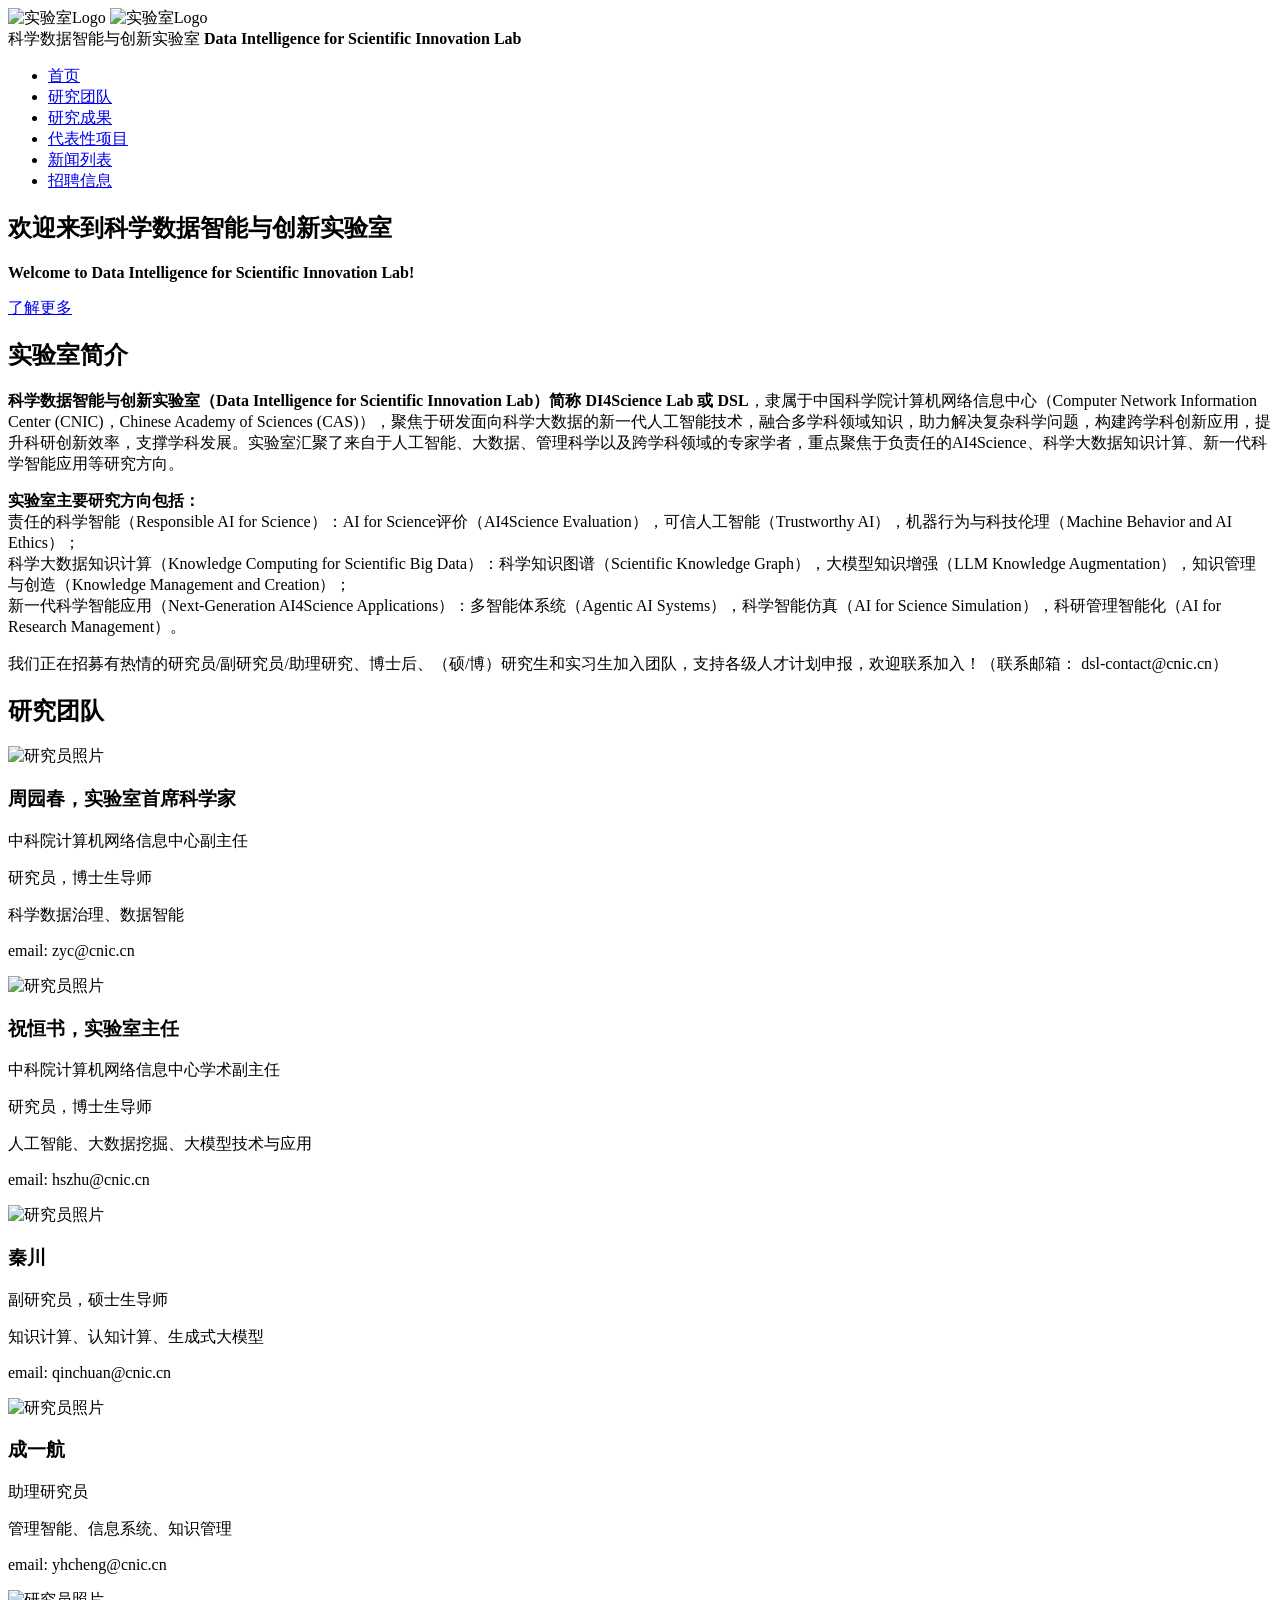
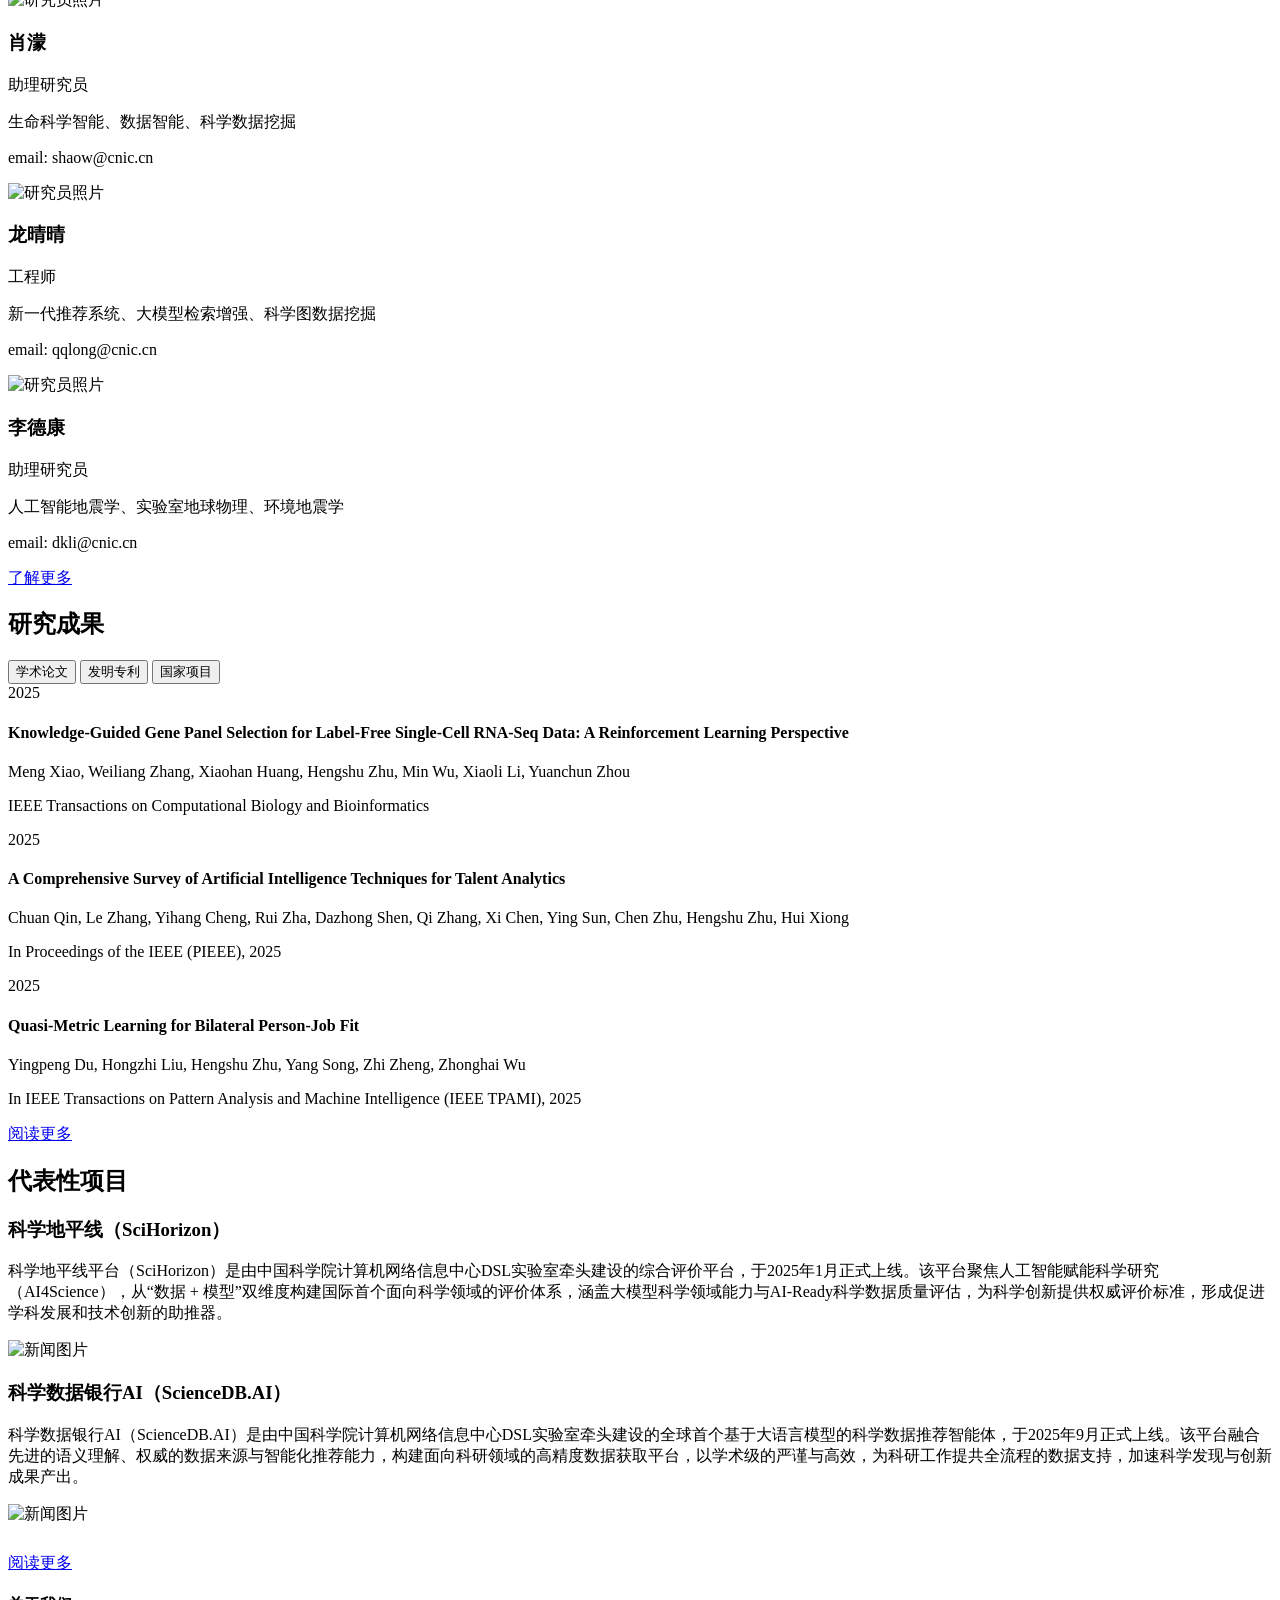
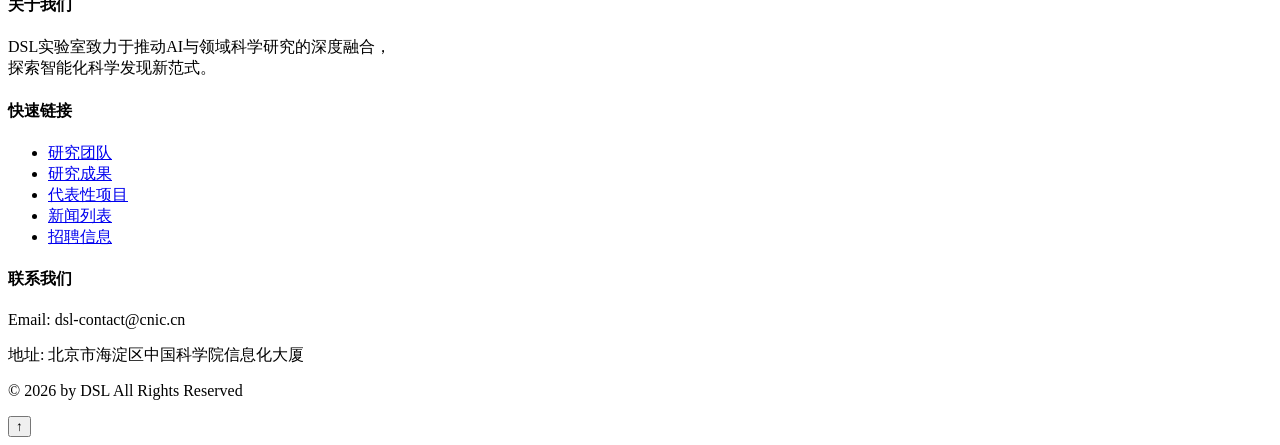
==== index.html @ 4eb35449 "Add files via upload" ====
<!DOCTYPE html>
<html lang="zh-CN">
<head>
    <meta charset="UTF-8">
    <meta name="viewport" content="width=device-width, initial-scale=1.0">
    <title>科学数据智能与创新实验室 - 首页</title>
    <link rel="stylesheet" href="styles.css">
</head>
<body>
    <!-- 导航栏 -->
    <nav class="navbar">
        <div class="container">
            <div class="nav-brand">
                <img src="CAS.jpg" alt="实验室Logo" class="logo1">
                <img src="CNIC.png" alt="实验室Logo" class="logo">
                <div class="lab-text">
                    <span class="lab-name">科学数据智能与创新实验室</span>
                    <span class="lab-name-en"><strong>Data Intelligence for Scientific Innovation Lab</strong></span>
                </div>
            </div>
            <ul class="nav-menu">
                <li><a href="#home" class="active">首页</a></li>
                <!-- <li><a href="#research">研究方向</a></li> -->
                <li><a href="team.html">研究团队</a></li>
                <li><a href="achievements.html">研究成果</a></li>
                <li><a href="projects.html">代表性项目</a></li>
                <li><a href="news.html">新闻列表</a></li>
                <li><a href="jobs.html">招聘信息</a></li>
            </ul>
            <div class="nav-toggle">
                <span></span>
                <span></span>
                <span></span>
            </div>
        </div>
    </nav>

    <!-- 横幅轮播 -->
    <section class="hero-section" id="home">
        <div class="hero-slider">
            <!-- <div class="hero-slide active"> -->
                <!-- <div class="hero-overlay"></div>
                <div class="hero-content">
                    <h1 class="hero-title animate-fade-in">探索科学数据智能前沿</h1>
                    <p class="hero-subtitle animate-fade-in-delay">致力于推动人工智能与科学研究的深度融合</p>
                    <a href="#research" class="hero-btn animate-fade-in-delay-2">了解更多</a>
                </div> -->
            <!-- </div> -->
            <div class="hero-slide active">
                <div class="hero-overlay"></div>
                <div class="hero-content">
                    <h1 class="hero-title">欢迎来到科学数据智能与创新实验室</h1>

                    <!-- <h1 class="hero-subtitle">Welcome to Data Intelligence for Scientific Innovation Lab!</h1><br> -->
                    <p class="hero-subtitle"><strong>Welcome to Data Intelligence for Scientific Innovation Lab!</strong></p>
                    <a href="#team" class="hero-btn">了解更多</a>
                </div>
            </div>
            <!-- <div class="hero-slide">
                <div class="hero-overlay"></div>
                <div class="hero-content">
                    <h1 class="hero-title">开创数据驱动科研新范式</h1>
                    <p class="hero-subtitle">赋能科学研究的智能化转型</p>
                    <a href="achievements.html" class="hero-btn">研究成果</a>
                </div>
            </div> -->
        </div>
        <!-- <div class="slider-controls">
            <button class="slider-prev">‹</button>
            <button class="slider-next">›</button>
        </div>
        <div class="slider-indicators">
            <span class="indicator active"></span>
            <span class="indicator"></span>
            <span class="indicator"></span>
        </div> -->
    </section>

    <!-- 实验室简介 -->
    <section class="intro-section" id="intro">
        <div class="container">
            <div class="section-header">
                <h2 class="section-title">实验室简介</h2>
                <div class="title-underline"></div>
            </div>
            <div class="intro-content">
                <div class="intro-text">
                    <p class="intro-justify">
                        <strong>科学数据智能与创新实验室（Data Intelligence for Scientific Innovation Lab）简称 DI4Science Lab 或 DSL</strong>，隶属于中国科学院计算机网络信息中心（Computer Network Information Center (CNIC)，Chinese Academy of Sciences (CAS)），聚焦于研发面向科学大数据的新一代人工智能技术，融合多学科领域知识，助力解决复杂科学问题，构建跨学科创新应用，提升科研创新效率，支撑学科发展。实验室汇聚了来自于人工智能、大数据、管理科学以及跨学科领域的专家学者，重点聚焦于负责任的AI4Science、科学大数据知识计算、新一代科学智能应用等研究方向。
                    </p>
                    
                    <p class="intro-justify">
                        <strong>实验室主要研究方向包括：</strong><br>
                        <span class="hang-item">
                            <span class="dot"></span>
                            责任的科学智能（Responsible AI for Science）：AI for Science评价（AI4Science Evaluation），可信人工智能（Trustworthy AI），机器行为与科技伦理（Machine Behavior and AI Ethics）；
                        </span><br>

                        <span class="hang-item">
                            <span class="dot"></span>
                        科学大数据知识计算（Knowledge Computing for Scientific Big Data）：科学知识图谱（Scientific Knowledge Graph），大模型知识增强（LLM Knowledge Augmentation），知识管理与创造（Knowledge Management and Creation）；
                        </span><br>

                        <span class="hang-item">
                            <span class="dot"></span>
                        新一代科学智能应用（Next-Generation AI4Science Applications）：多智能体系统（Agentic AI Systems），科学智能仿真（AI for Science Simulation），科研管理智能化（AI for Research Management）。
                        </span><br>

                    <p class="intro-lead">
                        我们正在招募有热情的研究员/副研究员/助理研究、博士后、（硕/博）研究生和实习生加入团队，支持各级人才计划申报，欢迎联系加入！（联系邮箱： dsl-contact@cnic.cn）

                    </p>
                    <!-- <div class="intro-stats">
                        <div class="stat-item">
                            <h3 class="stat-number" data-target="50">0</h3>
                            <p class="stat-label">研究人员</p>
                        </div>
                        <div class="stat-item">
                            <h3 class="stat-number" data-target="120">0</h3>
                            <p class="stat-label">发表论文</p>
                        </div>
                        <div class="stat-item">
                            <h3 class="stat-number" data-target="30">0</h3>
                            <p class="stat-label">合作项目</p>
                        </div>
                        <div class="stat-item">
                            <h3 class="stat-number" data-target="15">0</h3>
                            <p class="stat-label">专利技术</p>
                        </div>
                    </div> -->
                </div>
            </div>
        </div>
    </section>

    <!-- 研究方向 -->
    <!-- <section class="research-section" id="research">
        <div class="container">
            <div class="section-header">
                <h2 class="section-title">研究方向</h2>
                <div class="title-underline"></div>
                <p class="section-subtitle">专注于人工智能赋能科学研究的前沿领域</p>
            </div>
            <div class="research-grid">
                <div class="research-card">
                    <div class="card-icon">🤖</div>
                    <h3 class="card-title">大模型智能体</h3>
                    <p class="card-description">
                        研究环境感知交互的大模型智能体自进化方法，开发具备自主学习、推理和决策能力的AI系统，
                        实现智能体在复杂科研环境中的自适应与协同工作。
                    </p>
                    <ul class="card-points">
                        <li>智能体架构设计</li>
                        <li>多模态感知与理解</li>
                        <li>自主学习与进化</li>
                        <li>人机协同机制</li>
                    </ul>
                </div>
                <div class="research-card">
                    <div class="card-icon">🔬</div>
                    <h3 class="card-title">自动化科学发现</h3>
                    <p class="card-description">
                        利用AI技术实现科学假设生成、实验设计、数据分析的全流程自动化，
                        加速科学发现过程，探索AI驱动的开放式科学研究新范式。
                    </p>
                    <ul class="card-points">
                        <li>假设生成与验证</li>
                        <li>智能实验设计</li>
                        <li>自动化数据分析</li>
                        <li>科学知识提取</li>
                    </ul>
                </div>
                <div class="research-card">
                    <div class="card-icon">🧠</div>
                    <h3 class="card-title">科学知识图谱</h3>
                    <p class="card-description">
                        构建大规模跨领域科学知识图谱，实现科学知识的结构化表示、智能检索与推理，
                        支持科研人员快速获取和综合利用海量科学知识。
                    </p>
                    <ul class="card-points">
                        <li>知识抽取与融合</li>
                        <li>跨域知识推理</li>
                        <li>知识演化追踪</li>
                        <li>智能知识问答</li>
                    </ul>
                </div>
                <div class="research-card">
                    <div class="card-icon">📊</div>
                    <h3 class="card-title">科学数据智能</h3>
                    <p class="card-description">
                        开发先进的科学数据分析、挖掘与可视化技术，从海量科研数据中发现隐藏模式，
                        为科学研究提供数据驱动的洞察与支持。
                    </p>
                    <ul class="card-points">
                        <li>大规模数据处理</li>
                        <li>智能数据挖掘</li>
                        <li>模式识别与预测</li>
                        <li>交互式可视化</li>
                    </ul>
                </div>
                <div class="research-card">
                    <div class="card-icon">💡</div>
                    <h3 class="card-title">智能科研助手</h3>
                    <p class="card-description">
                        研发面向科研全流程的智能助手系统，包括文献智能检索、自动综述生成、
                        实验方案推荐等功能，全方位提升科研效率。
                    </p>
                    <ul class="card-points">
                        <li>智能文献分析</li>
                        <li>自动论文撰写</li>
                        <li>实验方案优化</li>
                        <li>智能协作平台</li>
                    </ul>
                </div>
                <div class="research-card">
                    <div class="card-icon">🌐</div>
                    <h3 class="card-title">跨学科AI应用</h3>
                    <p class="card-description">
                        将AI技术应用于物理、化学、生物、材料等多个学科领域，
                        探索AI赋能各学科研究的创新模式和突破性应用。
                    </p>
                    <ul class="card-points">
                        <li>AI+物理研究</li>
                        <li>AI+化学合成</li>
                        <li>AI+生物医药</li>
                        <li>AI+材料设计</li>
                    </ul>
                </div>
            </div>
        </div>
    </section> -->

    <!-- 团队介绍 -->
    <section class="team-section" id="team">
        <div class="container">
            <div class="section-header">
                <h2 class="section-title">研究团队</h2>
                <div class="title-underline"></div>
                <!-- <p class="section-subtitle">汇聚国内外顶尖科研人才</p> -->
            </div>
            <div class="team-grid">
                <div class="team-member">
                    <div class="member-photo">
                        <img src="team/Mentor/yuanchunzhou.jpg" alt="研究员照片">
                    </div>
                    <h3 class="member-name">周园春，实验室首席科学家</h3>
                    <p class="member-title">中科院计算机网络信息中心副主任</p>
                    <p class="member-bio">研究员，博士生导师</p>
                    <p class="member-bio">科学数据治理、数据智能</p>
                    <p class="member-bio">email: zyc@cnic.cn</p>
                </div>
                <div class="team-member">
                    <div class="member-photo">
                        <img src="team/Mentor/hengshuzhu.jpg" alt="研究员照片">
                    </div>
                    <h3 class="member-name">祝恒书，实验室主任</h3>
                    <p class="member-title">中科院计算机网络信息中心学术副主任</p>
                    <p class="member-bio">研究员，博士生导师</p>
                    <p class="member-bio">人工智能、大数据挖掘、大模型技术与应用</p>
                    <p class="member-bio">email: hszhu@cnic.cn</p>
                </div>
                <!-- <div class="team-member">
                    <div class="member-photo">
                        <img src="avatar3.jpg" alt="研究员照片">
                    </div>
                    <h3 class="member-name">王博士</h3>
                    <p class="member-title">高级研究员 / 数据智能方向</p>
                    <p class="member-bio">机器学习与数据挖掘专家</p>
                </div> -->
                <div class="team-member">
                    <div class="member-photo">
                        <img src="team/Mentor/chuanqin.jpg" alt="研究员照片">
                    </div>
                    <h3 class="member-one">秦川</h3>
                    <!-- <p class="member-title">研究员 / 科学发现方向</p> -->
                    <p class="member-bio">副研究员，硕士生导师</p>
                    <p class="member-bio">知识计算、认知计算、生成式大模型</p>
                    <p class="member-bio">email: qinchuan@cnic.cn</p>
                </div>
                <div class="team-member">
                    <div class="member-photo">
                        <img src="team/Mentor/yihangcheng.jpg" alt="研究员照片">
                    </div>
                    <h3 class="member-one">成一航</h3>
                    <!-- <p class="member-title">研究员 / 科学发现方向</p> -->
                    <p class="member-bio">助理研究员</p>
                    <p class="member-bio">管理智能、信息系统、知识管理</p>
                    <p class="member-bio">email: yhcheng@cnic.cn</p>
                </div>
                <div class="team-member">
                    <div class="member-photo">
                        <img src="team/Mentor/mengxiao.jpeg" alt="研究员照片">
                    </div>
                    <h3 class="member-one">肖濛</h3>
                    <!-- <p class="member-title">研究员 / 科学发现方向</p> -->
                    <p class="member-bio">助理研究员</p>
                    <p class="member-bio">生命科学智能、数据智能、科学数据挖掘</p>
                    <p class="member-bio">email: shaow@cnic.cn</p>
                </div>
                <div class="team-member">
                    <div class="member-photo">
                        <img src="team/Mentor/qingqinglong.jpg" alt="研究员照片">
                    </div>
                    <h3 class="member-one">龙晴晴</h3>
                    <!-- <p class="member-title">研究员 / 科学发现方向</p> -->
                    <p class="member-bio">工程师</p>
                    <p class="member-bio">新一代推荐系统、大模型检索增强、科学图数据挖掘</p>
                    <p class="member-bio">email: qqlong@cnic.cn</p>
                </div>
                <div class="team-member">
                    <div class="member-photo">
                        <img src="team/Mentor/dekangli.jpg" alt="研究员照片">
                    </div>
                    <h3 class="member-one">李德康</h3>
                    <!-- <p class="member-title">研究员 / 科学发现方向</p> -->
                    <p class="member-bio">助理研究员</p>
                    <p class="member-bio">人工智能地震学、实验室地球物理、环境地震学</p>
                    <p class="member-bio">email: dkli@cnic.cn</p>
                </div>
                <!-- <div class="team-member">
                    <div class="member-photo">
                        <img src="avatar3.jpg" alt="研究员照片">
                    </div>
                    <h3 class="member-one">徐锴</h3>
                    <!-- <p class="member-title">研究员 / 科学发现方向</p> -->
                    <!-- <p class="member-bio">助理研究员</p>
                    <p class="member-bio">项目管理方向</p>
                    <p class="member-bio">email: kxu@cnic.cn</p>
                </div> --> 
                <div class="team-section">
                    <a href="team.html"
                    class="hero-btn1">
                    了解更多
                    </a>
                </div>
            </div>
        </div>
    </section>

    <!-- 研究成果 -->
    <section class="achievements-section" id="achievements">
        <div class="container">
            <div class="section-header">
                <h2 class="section-title">研究成果</h2>
                <div class="title-underline"></div>
            </div>
            <div class="achievements-tabs">
                <button class="tab-btn active" data-tab="papers">学术论文</button>
                <button class="tab-btn" data-tab="patents">发明专利</button>
                <button class="tab-btn" data-tab="projects">国家项目</button>
            </div>
            <div class="achievements-content">
                <div class="tab-content active" id="papers">
                    <div class="achievement-list">
                        <div class="achievement-item">
                            <div class="achievement-year">2025</div>
                            <div class="achievement-details">
                                <h4>Knowledge-Guided Gene Panel Selection for Label-Free Single-Cell RNA-Seq Data: A Reinforcement Learning Perspective </h4>
                                <p class="achievement-authors">Meng Xiao, Weiliang Zhang, Xiaohan Huang, Hengshu Zhu, Min Wu, Xiaoli Li, Yuanchun Zhou</p>
                                <p class="achievement-venue">IEEE Transactions on Computational Biology and Bioinformatics</p>
                                <!-- <span class="achievement-tag">AI for Science</span> -->
                            </div>
                        </div>
                        <div class="achievement-item">
                            <div class="achievement-year">2025</div>
                            <div class="achievement-details">
                                <h4>A Comprehensive Survey of Artificial Intelligence Techniques for Talent Analytics</h4>
                                <p class="achievement-authors">Chuan Qin, Le Zhang, Yihang Cheng, Rui Zha, Dazhong Shen, Qi Zhang, Xi Chen, Ying Sun, Chen Zhu, Hengshu Zhu, Hui Xiong</p>
                                <p class="achievement-venue">In Proceedings of the IEEE (PIEEE), 2025</p>
                                <!-- <span class="achievement-tag">智能体</span> -->
                            </div>
                        </div>
                        <div class="achievement-item">
                            <div class="achievement-year">2025</div>
                            <div class="achievement-details">
                                <h4>Quasi-Metric Learning for Bilateral Person-Job Fit</h4>
                                <p class="achievement-authors">Yingpeng Du, Hongzhi Liu, Hengshu Zhu, Yang Song, Zhi Zheng, Zhonghai Wu</p>
                                <p class="achievement-venue">In IEEE Transactions on Pattern Analysis and Machine Intelligence (IEEE TPAMI), 2025</p>
                                <!-- <span class="achievement-tag">综述论文</span> -->
                            </div>
                        </div>
                        <!-- <a href="#achievements" class="hero-btn">阅读更多</a>
                          -->
                        <div class="achievements-more">
                            <a href="achievements.html"
                            class="hero-btn1">
                            阅读更多
                            </a>
                        </div>
                    </div>
                </div>
                <div class="tab-content" id="patents">
                    <div class="achievement-list">
                        <!-- <div class="achievement-item">
                            <div class="achievement-year">2025</div>
                            <div class="achievement-details">
                                <h4>基于大模型的科学假设自动生成系统</h4>
                                <p class="achievement-authors">发明专利 (ZL202510001234.5)</p>
                                <span class="achievement-tag">已授权</span>
                            </div>
                        </div> -->
                        <!-- <div class="achievement-item">
                            <div class="achievement-year">2025</div>
                            <div class="achievement-details">
                                <h4>多模态科学数据智能分析平台</h4>
                                <p class="achievement-authors">发明专利 (ZL202510002345.6)</p>
                                <span class="achievement-tag">已授权</span>
                            </div>
                        </div>
                        <div class="achievement-item">
                            <div class="achievement-year">2024</div>
                            <div class="achievement-details">
                                <h4>科学知识图谱自动构建与推理方法</h4>
                                <p class="achievement-authors">发明专利 (ZL202410003456.7)</p>
                                <span class="achievement-tag">已授权</span>
                            </div>
                        </div> -->
                    </div>
                </div>
                <div class="tab-content" id="projects">
                    <div class="achievement-list">
                        <!-- <div class="achievement-item">
                            <div class="achievement-year">2025-2029</div>
                            <div class="achievement-details">
                                <h4>面向科学发现的智能体系统研究</h4>
                                <p class="achievement-authors">国家重点研发计划项目</p>
                                <p class="achievement-venue">项目经费：3000万元</p>
                                <span class="achievement-tag">在研</span>
                            </div>
                        </div>
                        <div class="achievement-item">
                            <div class="achievement-year">2024-2028</div>
                            <div class="achievement-details">
                                <h4>跨学科科学知识图谱构建与应用</h4>
                                <p class="achievement-authors">国家自然科学基金重大项目</p>
                                <p class="achievement-venue">项目经费：2000万元</p>
                                <span class="achievement-tag">在研</span>
                            </div>
                        </div> -->
                    </div>
                </div>
            </div>
        </div>
    </section>

    <!-- 新闻动态 -->
    <section class="news-section" id="news">
        <div class="container">
            <div class="section-header">
                <h2 class="section-title">代表性项目</h2>
                <div class="title-underline"></div>
            </div>
            <div class="news-grid">
                <div class="news-card">
                    <div class="news-image">
                        <!-- <img src="SciHorizon.png" alt="新闻图片"> -->
                        <!-- <div class="news-date">2025-08</div> -->
                    </div>
                    <div class="news-content">
                        <h3 class="news-title">
                            <a href="https://www.scihorizon.cn" target="_blank" rel="noopener noreferrer" style="text-decoration: none;color: var(--secondary-color);">科学地平线（SciHorizon）</a>
                        </h3>
                        <!-- <h3 class="news-title">科学地平线（SciHorizon）</h3> -->
                        <p class="news-excerpt">
                            科学地平线平台（SciHorizon）是由中国科学院计算机网络信息中心DSL实验室牵头建设的综合评价平台，于2025年1月正式上线。该平台聚焦人工智能赋能科学研究（AI4Science），从“数据 + 模型”双维度构建国际首个面向科学领域的评价体系，涵盖大模型科学领域能力与AI-Ready科学数据质量评估，为科学创新提供权威评价标准，形成促进学科发展和技术创新的助推器。
                        </p>
                        <img src="SciHorizon1.png" alt="新闻图片" class="news-img1">
                        <!-- <a href="#" class="news-link">阅读更多 →</a> -->
                    </div>
                </div>
                <div class="news-card">
                    <div class="news-image">
                        <!-- <img src="ScienceDBAI.png" alt="新闻图片"> -->
                        <!-- <div class="news-date">2025-05</div> -->
                    </div>
                    <div class="news-content">
                        <h3 class="news-title">
                            <a href="https://www.scidb.cn" target="_blank" rel="noopener noreferrer" style="text-decoration: none;color: var(--secondary-color);">科学数据银行AI（ScienceDB.AI）</a>
                        </h3>

                        <!-- <h3 class="news-title">科学数据银行AI（ScienceDB.AI）</h3> -->
                        <p class="news-excerpt">
                            科学数据银行AI（ScienceDB.AI）是由中国科学院计算机网络信息中心DSL实验室牵头建设的全球首个基于大语言模型的科学数据推荐智能体，于2025年9月正式上线。该平台融合先进的语义理解、权威的数据来源与智能化推荐能力，构建面向科研领域的高精度数据获取平台，以学术级的严谨与高效，为科研工作提共全流程的数据支持，加速科学发现与创新成果产出。
                        </p>
                        <img src="ScienceDBAI1.png" alt="新闻图片" class="news-img2">
                        <!-- <a href="#" class="news-link">阅读更多 →</a> -->
                    </div>
                </div>
            </div>
            <div class="achievements-more" style="margin-top: 28px;">
                <a href="projects.html"
                class="hero-btn1">
                阅读更多
                </a>
            </div>
        </div>
    </section>

    <!-- 合作交流 -->
    

    <!-- 页脚 -->
    <footer class="footer">
        <div class="container">
            <div class="footer-content">
                <div class="footer-section">
                    <h4>关于我们</h4>
                    <p>DSL实验室致力于推动AI与领域科学研究的深度融合，<br>探索智能化科学发现新范式。</p>
                </div>
                <div class="footer-section"> 
                    <h4>快速链接</h4>
                    <ul>
                        <li><a href="team.html">研究团队</a></li>
                        <li><a href="achievements.html">研究成果</a></li>
                        <li><a href="projects.html">代表性项目</a></li>
                        <li><a href="news.html">新闻列表</a></li>
                        <li><a href="jobs.html">招聘信息</a></li>
                    </ul>
                </div>
                <div class="footer-section">
                    <h4>联系我们</h4>
                    <p>Email: dsl-contact@cnic.cn</p>
                    <!-- <p>📞 电话: +86-010-12345678</p> -->
                    <p>地址: 北京市海淀区中国科学院信息化大厦</p>
                </div>
                <!-- <div class="footer-section">
                    <h4>关注我们</h4>
                    <div class="social-links">
                        <a href="#" class="social-icon">微信</a>
                        <a href="#" class="social-icon">微博</a>
                        <a href="#" class="social-icon">Twitter</a>
                        <a href="#" class="social-icon">GitHub</a>
                    </div>
                </div> -->
            </div>
            <div class="footer-bottom">
                <p>&copy; 2026 by DSL All Rights Reserved</p>
            </div>
        </div>
    </footer>

    <!-- 回到顶部按钮 -->
    <button class="back-to-top" id="backToTop" aria-label="回到顶部" title="回到顶部">↑</button>

    <script src="script.js"></script>
</body>
</html>
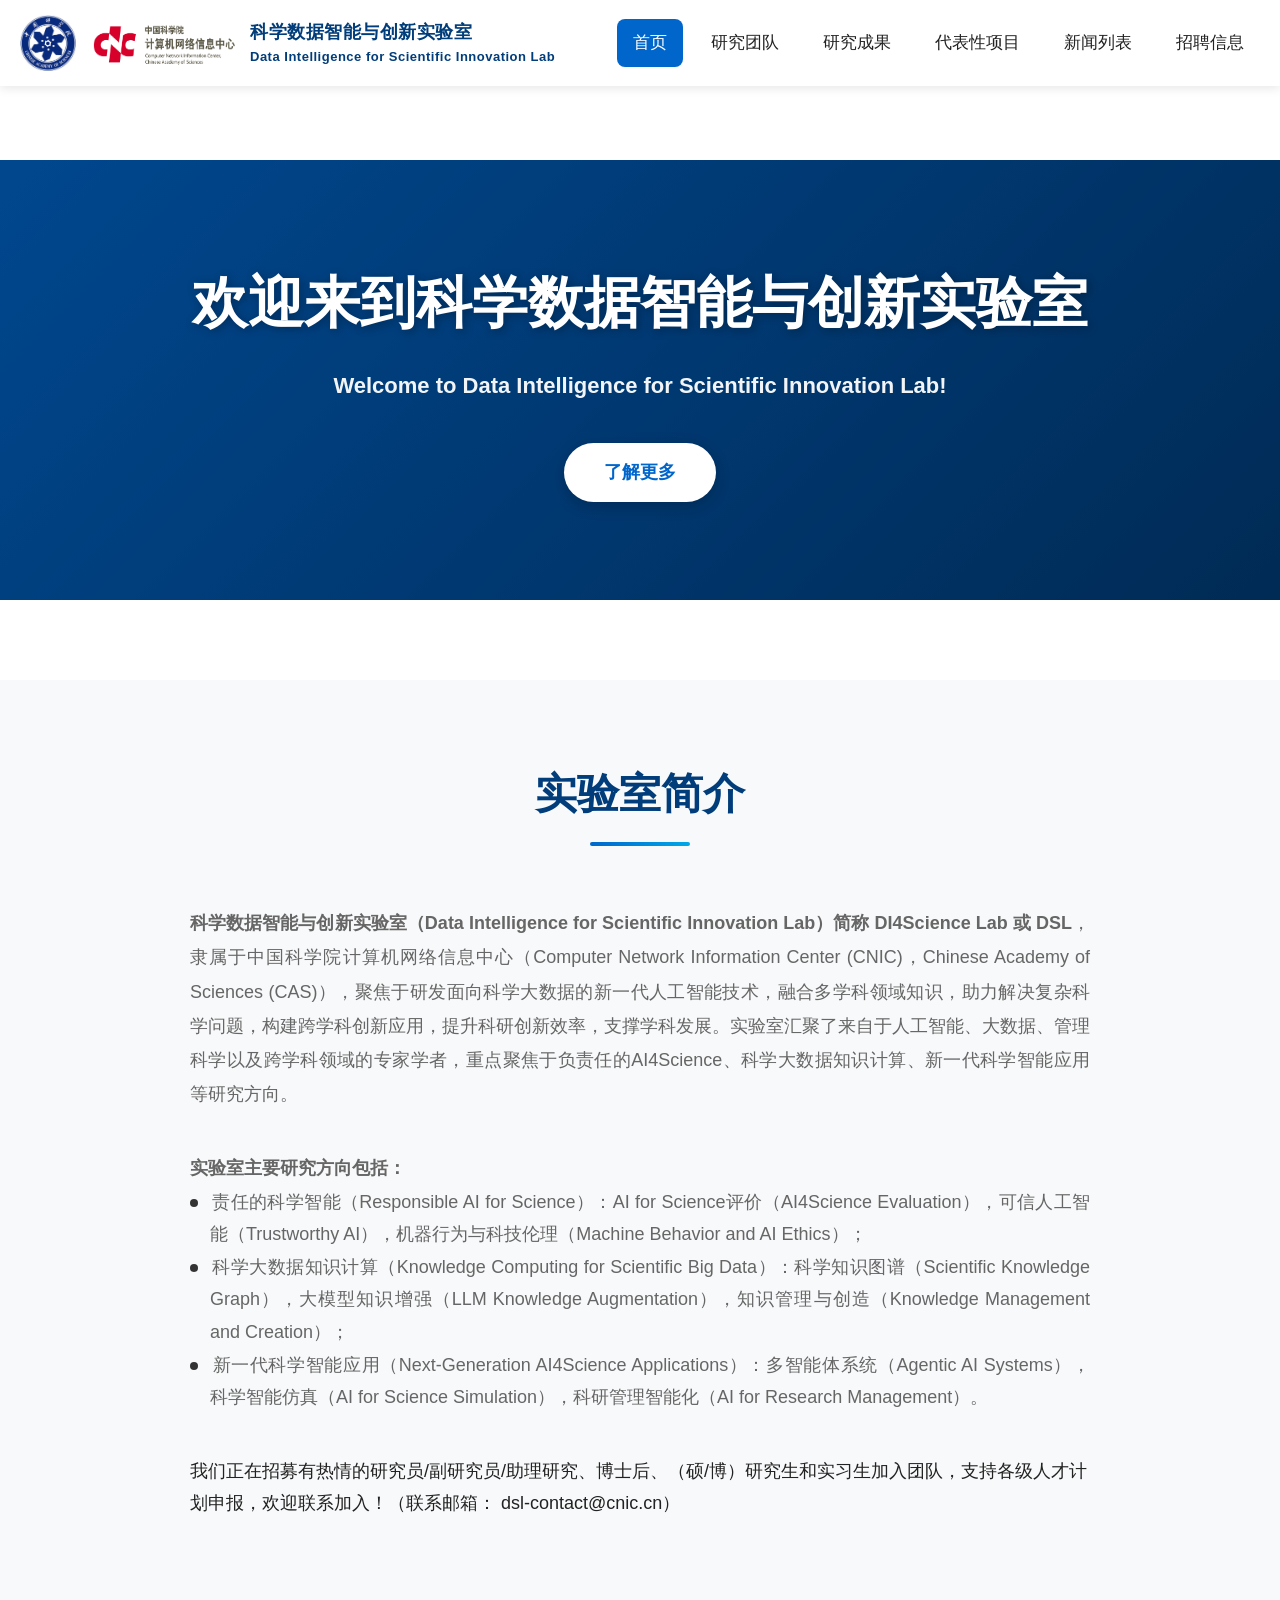
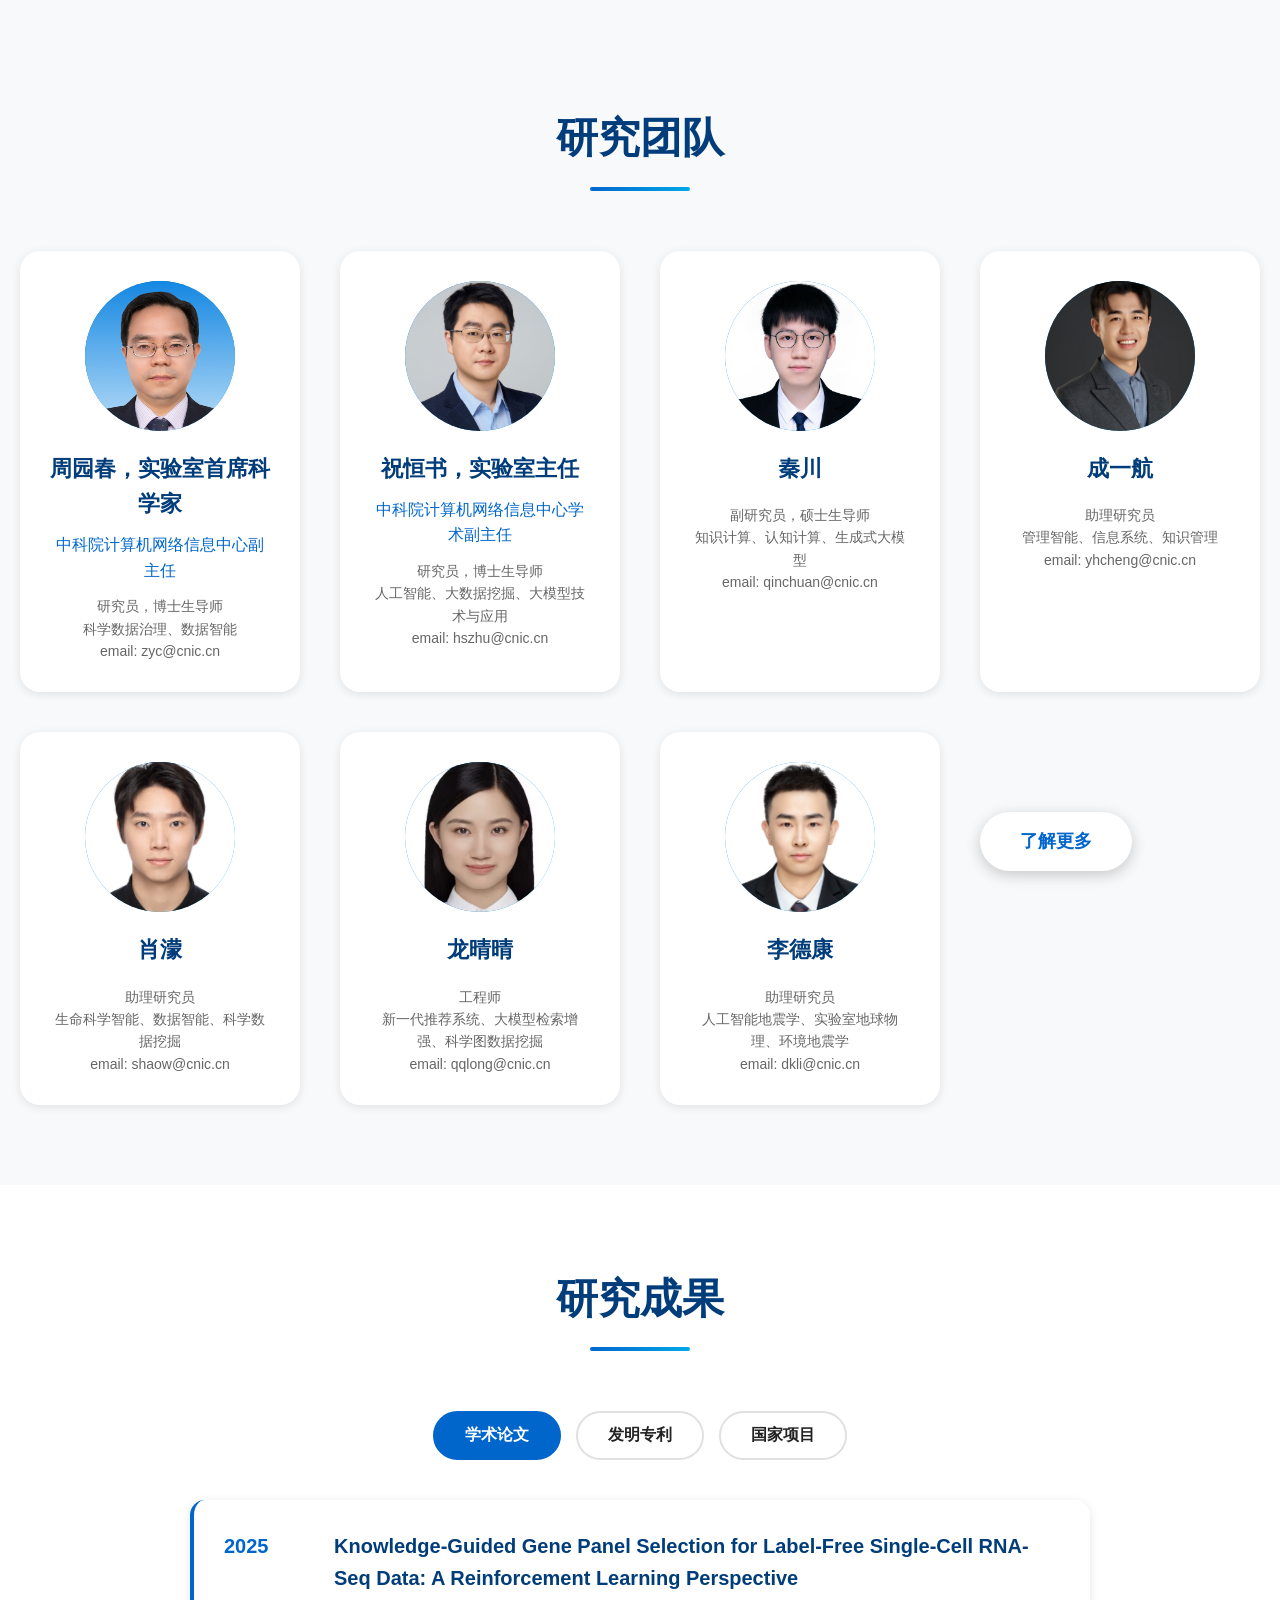
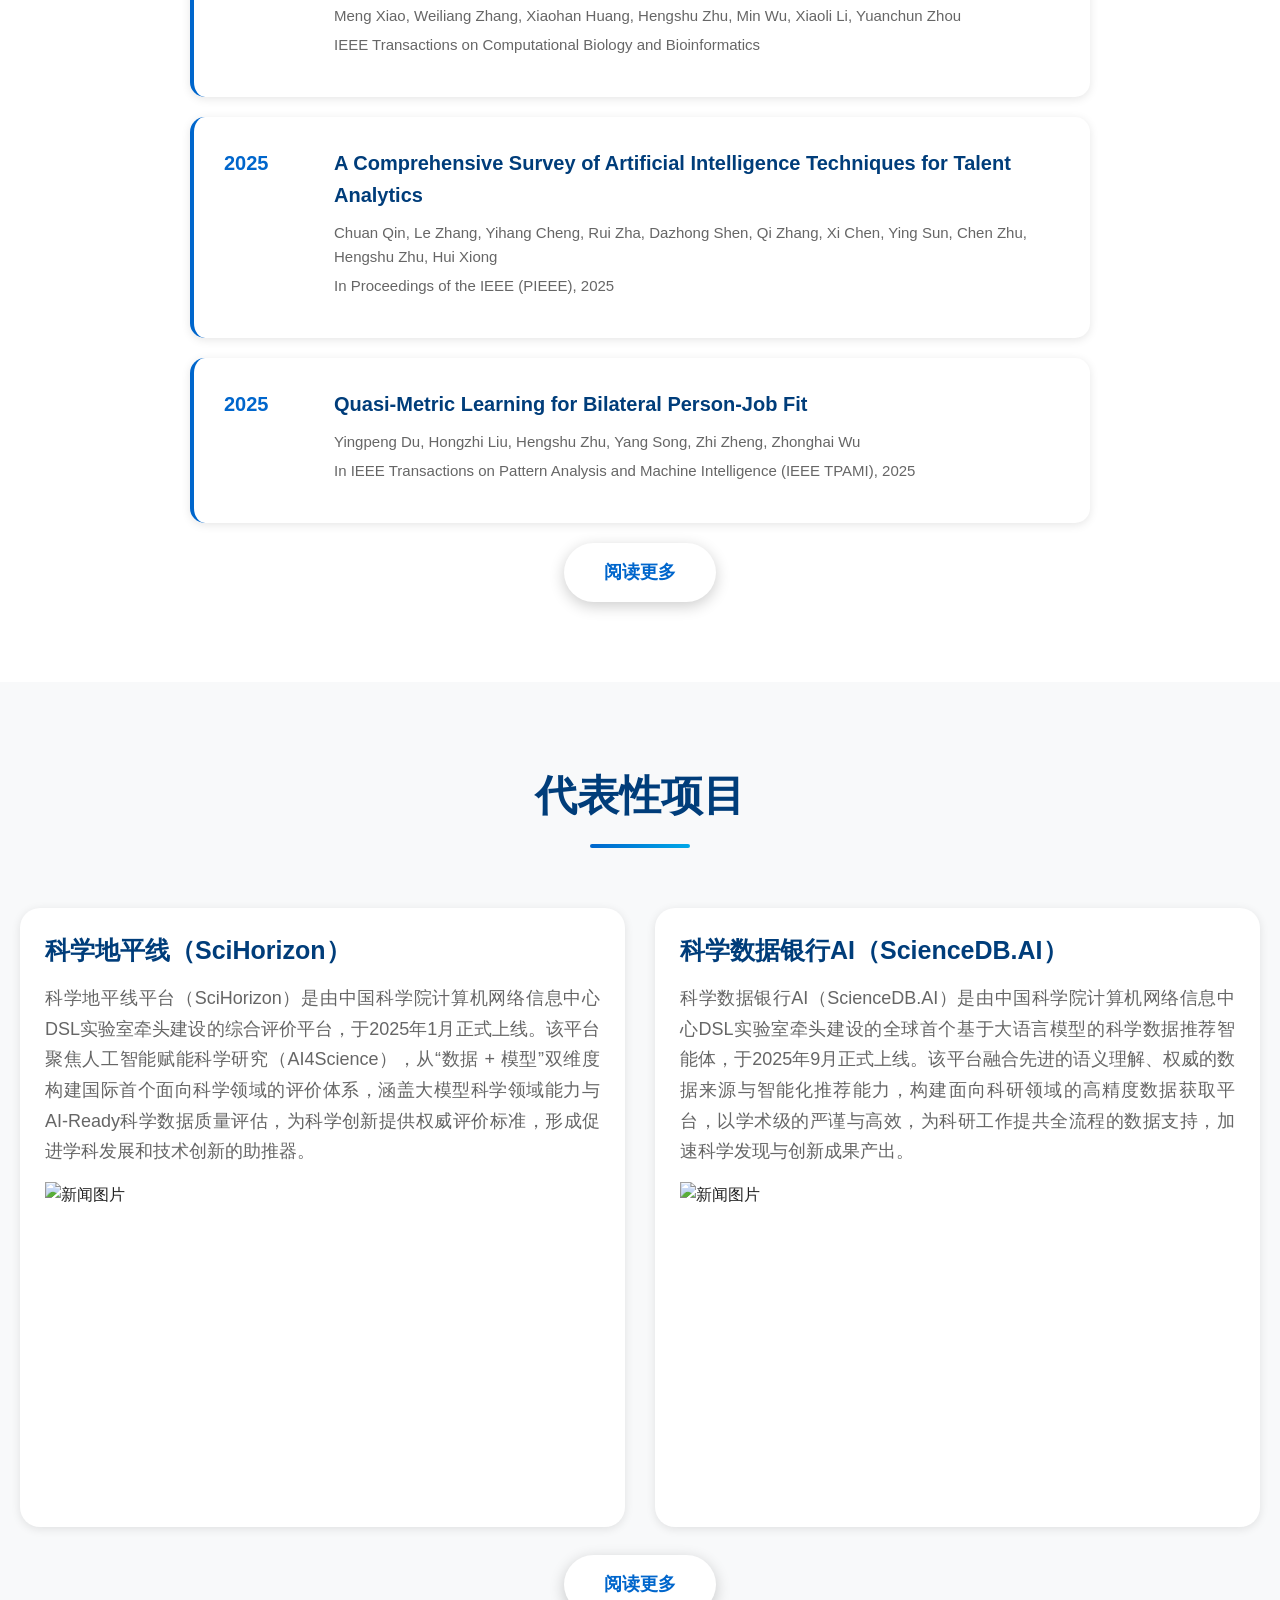
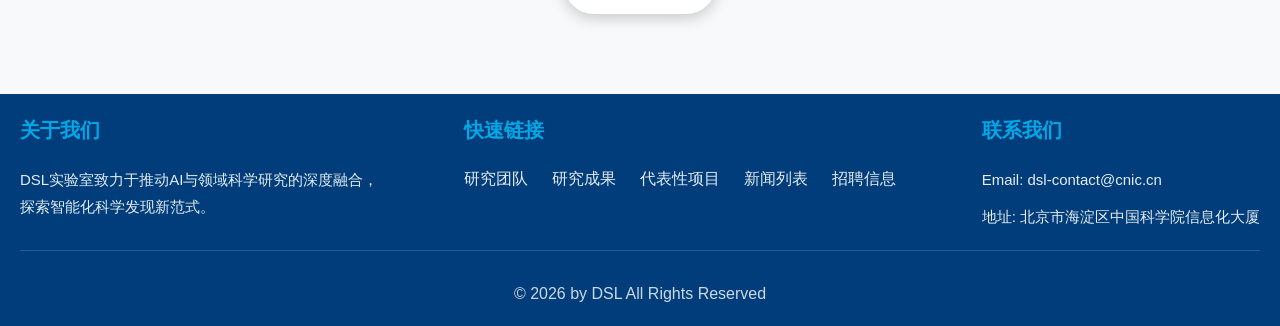
==== commit ec8bf1d0: "Add files via upload" ====
--- a/index.html
+++ b/index.html
@@ -464,7 +464,7 @@
                         <p class="news-excerpt">
                             科学地平线平台（SciHorizon）是由中国科学院计算机网络信息中心DSL实验室牵头建设的综合评价平台，于2025年1月正式上线。该平台聚焦人工智能赋能科学研究（AI4Science），从“数据 + 模型”双维度构建国际首个面向科学领域的评价体系，涵盖大模型科学领域能力与AI-Ready科学数据质量评估，为科学创新提供权威评价标准，形成促进学科发展和技术创新的助推器。
                         </p>
-                        <img src="SciHorizon1.png" alt="新闻图片" class="news-img1">
+                        <img src="project_picture/SciHorizon1.png" alt="新闻图片" class="news-img1">
                         <!-- <a href="#" class="news-link">阅读更多 →</a> -->
                     </div>
                 </div>
@@ -482,7 +482,7 @@
                         <p class="news-excerpt">
                             科学数据银行AI（ScienceDB.AI）是由中国科学院计算机网络信息中心DSL实验室牵头建设的全球首个基于大语言模型的科学数据推荐智能体，于2025年9月正式上线。该平台融合先进的语义理解、权威的数据来源与智能化推荐能力，构建面向科研领域的高精度数据获取平台，以学术级的严谨与高效，为科研工作提共全流程的数据支持，加速科学发现与创新成果产出。
                         </p>
-                        <img src="ScienceDBAI1.png" alt="新闻图片" class="news-img2">
+                        <img src="project_picture/ScienceDBAI1.png" alt="新闻图片" class="news-img2">
                         <!-- <a href="#" class="news-link">阅读更多 →</a> -->
                     </div>
                 </div>
--- a/styles.css
+++ b/styles.css
@@ -0,0 +1,1391 @@
+/* 全局样式 */
+* {
+    margin: 0;
+    padding: 0;
+    box-sizing: border-box;
+}
+
+:root {
+    --primary-color: #0066cc;
+    --secondary-color: #003d7a;
+    --accent-color: #00a8e8;
+    --text-dark: #222;
+    --text-light: #666;
+    --bg-light: #f8f9fa;
+    --bg-white: #ffffff;
+    --border-color: #e0e0e0;
+    --shadow: 0 2px 10px rgba(0, 0, 0, 0.1);
+    --shadow-hover: 0 4px 20px rgba(0, 0, 0, 0.15);
+}
+
+html {
+    scroll-behavior: smooth;
+}
+
+body {
+    font-family: -apple-system, BlinkMacSystemFont, "Segoe UI", "Roboto", "Helvetica Neue", Arial, "Noto Sans", sans-serif, "Apple Color Emoji", "Segoe UI Emoji", "Segoe UI Symbol", "Noto Color Emoji";
+    line-height: 1.6;
+    color: var(--text-dark);
+    background-color: var(--bg-white);
+}
+
+.container {
+    max-width: 1400px;
+    margin: 0 auto;
+    padding: 0 20px;
+}
+
+/* 导航栏 */
+.navbar {
+    position: fixed;
+    top: 0;
+    left: 0;
+    right: 0;
+    background: rgba(255, 255, 255, 0.98);
+    backdrop-filter: blur(10px);
+    box-shadow: var(--shadow);
+    z-index: 1000;
+    transition: all 0.3s ease;
+}
+
+.navbar .container {
+    display: flex;
+    justify-content: space-between;
+    align-items: center;
+    gap: 18px;
+    padding: 15px 20px;
+}
+
+.nav-brand {
+    display: flex;
+    align-items: center;
+    gap: 12px;
+}
+
+.lab-text {
+    display: flex;
+    flex-direction: column;
+}
+
+.lab-name-en {
+    font-size: 14px;
+    color: #003d7a;
+    letter-spacing: 0.5px;
+}
+
+.logo1 {
+    width: 65px;
+    height: 65px;
+    /* background: linear-gradient(135deg, var(--primary-color), var(--accent-color)); */
+    border-radius: 12px;
+}
+
+.logo {
+    width: 180px;
+    height: 60px;
+    /* background: linear-gradient(135deg, var(--primary-color), var(--accent-color)); */
+    border-radius: 12px;
+}
+
+.lab-name {
+    font-size: 20px;
+    font-weight: 700;
+    color: var(--secondary-color);
+    letter-spacing: 0.5px;
+}
+
+.nav-menu {
+    display: flex;
+    list-style: none;
+    flex: 1 1 auto;
+    justify-content: flex-end;
+    flex-wrap: wrap;
+    column-gap: 12px;
+    row-gap: 10px;
+}
+
+.nav-menu li a {
+    display: block;
+    padding: 11px 19px;
+    color: var(--text-dark);
+    text-decoration: none;
+    font-weight: 500;
+    font-size: 19px;
+    border-radius: 8px;
+    transition: all 0.3s ease;
+}
+
+.nav-menu li a:hover,
+.nav-menu li a.active {
+    background: var(--primary-color);
+    color: white;
+}
+
+.nav-toggle {
+    display: none;
+    flex-direction: column;
+    gap: 5px;
+    cursor: pointer;
+}
+
+.nav-toggle span {
+    width: 25px;
+    height: 3px;
+    background: var(--primary-color);
+    border-radius: 3px;
+    transition: all 0.3s ease;
+}
+
+@media (max-width: 1280px) {
+    .navbar .container {
+        gap: 14px;
+    }
+
+    .logo1 {
+        width: 56px;
+        height: 56px;
+    }
+
+    .logo {
+        width: 150px;
+        height: 52px;
+    }
+
+    .lab-name {
+        font-size: 18px;
+    }
+
+    .lab-name-en {
+        font-size: 13px;
+    }
+
+    .nav-menu li a {
+        padding: 10px 16px;
+        font-size: 17px;
+    }
+}
+
+/* 响应式导航 */
+@media (max-width: 768px) {
+    .nav-menu {
+        position: absolute;
+        top: 80px;
+        left: 0;
+        right: 0;
+        flex-direction: column;
+        justify-content: flex-start;
+        background: white;
+        box-shadow: var(--shadow);
+        padding: 20px;
+        display: none;
+    }
+
+    .nav-menu.active {
+        display: flex;
+    }
+
+    .nav-toggle {
+        display: flex;
+    }
+}
+
+/* 横幅轮播 */
+.hero-section {
+    position: relative;
+    height: 600px;
+    margin-top: 80px;
+    overflow: hidden;
+}
+
+.hero-slider {
+    position: relative;
+    height: 100%;
+}
+
+.hero-slide {
+    position: absolute;
+    top: 0;
+    left: 0;
+    width: 100%;
+    height: 100%;
+    opacity: 0;
+    transition: opacity 1s ease-in-out;
+    /* background-image: url("building.png"); */
+    background: linear-gradient(135deg, #667eea 0%, #764ba2 100%);
+}
+
+.hero-slide:nth-child(1) {
+    background: linear-gradient(135deg, #0066cc 0%, #003d7a 100%);
+}
+
+.hero-slide:nth-child(2) {
+    background: linear-gradient(135deg, #00a8e8 0%, #0066cc 100%);
+}
+
+.hero-slide:nth-child(3) {
+    background: linear-gradient(135deg, #667eea 0%, #764ba2 100%);
+}
+
+.hero-slide.active {
+    opacity: 1;
+    z-index: 1;
+    /* background-image: url("building.png");
+    background-size: cover;
+    background-position: center;
+    background-repeat: no-repeat; */
+}
+
+.hero-overlay {
+    position: absolute;
+    top: 0;
+    left: 0;
+    width: 100%;
+    height: 100%;
+    background: rgba(0, 0, 0, 0.3);
+}
+
+.hero-content {
+    position: relative;
+    z-index: 2;
+    height: 100%;
+    display: flex;
+    flex-direction: column;
+    justify-content: center;
+    align-items: center;
+    text-align: center;
+    color: white;
+    padding: 0 20px;
+}
+
+.hero-title {
+    font-size: 56px;
+    font-weight: 700;
+    margin-bottom: 20px;
+    text-shadow: 2px 2px 10px rgba(0, 0, 0, 0.3);
+}
+
+.hero-subtitle {
+    font-size: 22px;
+    margin-bottom: 40px;
+    opacity: 0.95;
+    /* color: #ffffff;
+    text-shadow:
+        0 0 6px rgba(255,255,255,0.4),
+        0 4px 12px rgba(0,0,0,0.6); */
+}
+
+.hero-btn {
+    display: inline-block;
+    padding: 15px 40px;
+    background: white;
+    color: var(--primary-color);
+    text-decoration: none;
+    border-radius: 50px;
+    font-weight: 600;
+    font-size: 18px;
+    transition: all 0.3s ease;
+    box-shadow: 0 4px 15px rgba(0, 0, 0, 0.2);
+}
+
+.hero-btn:hover {
+    transform: translateY(-3px);
+    box-shadow: 0 6px 25px rgba(0, 0, 0, 0.3);
+}
+
+.achievements-more {
+    text-align: center;
+}
+
+.container_more {
+    text-align: center;
+}
+
+.hero-btn1 {
+    display: inline-block;
+    padding: 15px 40px;
+    background: white;
+    color: var(--primary-color);
+    text-decoration: none;
+    border-radius: 50px;
+    font-weight: 600;
+    font-size: 18px;
+    transition: all 0.3s ease;
+    box-shadow: 0 4px 15px rgba(0, 0, 0, 0.2);
+}
+
+/* 动画效果 */
+.animate-fade-in {
+    animation: fadeIn 1s ease-out;
+}
+
+.animate-fade-in-delay {
+    animation: fadeIn 1s ease-out 0.3s both;
+}
+
+.animate-fade-in-delay-2 {
+    animation: fadeIn 1s ease-out 0.6s both;
+}
+
+@keyframes fadeIn {
+    from {
+        opacity: 0;
+        transform: translateY(30px);
+    }
+    to {
+        opacity: 1;
+        transform: translateY(0);
+    }
+}
+
+/* 轮播控制按钮 */
+.slider-controls {
+    position: absolute;
+    top: 50%;
+    left: 0;
+    right: 0;
+    transform: translateY(-50%);
+    display: flex;
+    justify-content: space-between;
+    padding: 0 30px;
+    z-index: 3;
+}
+
+.slider-prev,
+.slider-next {
+    background: rgba(255, 255, 255, 0.3);
+    border: none;
+    color: white;
+    font-size: 40px;
+    width: 50px;
+    height: 50px;
+    border-radius: 50%;
+    cursor: pointer;
+    transition: all 0.3s ease;
+}
+
+.slider-prev:hover,
+.slider-next:hover {
+    background: rgba(255, 255, 255, 0.5);
+}
+
+.slider-indicators {
+    position: absolute;
+    bottom: 30px;
+    left: 50%;
+    transform: translateX(-50%);
+    display: flex;
+    gap: 12px;
+    z-index: 3;
+}
+
+.indicator {
+    width: 12px;
+    height: 12px;
+    background: rgba(255, 255, 255, 0.5);
+    border-radius: 50%;
+    cursor: pointer;
+    transition: all 0.3s ease;
+}
+
+.indicator.active {
+    background: white;
+    width: 30px;
+    border-radius: 6px;
+}
+
+/* 通用section样式 */
+section {
+    padding: 80px 0;
+}
+
+.section-header {
+    text-align: center;
+    margin-bottom: 60px;
+}
+
+.section-title {
+    font-size: 42px;
+    font-weight: 700;
+    color: var(--secondary-color);
+    margin-bottom: 15px;
+}
+
+.title-underline {
+    width: 100px;
+    height: 4px;
+    background: linear-gradient(90deg, var(--primary-color), var(--accent-color));
+    margin: 0 auto 20px;
+    border-radius: 2px;
+}
+
+.section-subtitle {
+    font-size: 18px;
+    color: var(--text-light);
+}
+
+/* 实验室简介 */
+.intro-section {
+    background: var(--bg-light);
+}
+
+.intro-text {
+    max-width: 900px;
+    margin: 0 auto;
+}
+
+.intro-text p.intro-lead {
+    font-size: 18px;
+    line-height: 1.8;
+    color: var(--text-dark);
+    margin-bottom: 25px;
+    font-weight: 500;
+}
+
+/* 后续添加 */
+.intro-text p.intro-justify {
+    font-size: 18px;
+    line-height: 1.9;
+    text-align: justify;
+    text-justify: inter-ideograph;
+}
+
+.intro-text p.intro-justify {
+    font-size: 18px;
+    line-height: 1.9;
+    text-align: justify;
+    text-justify: inter-ideograph;
+}
+
+.dot {
+    display: inline-block;
+    width: 8px;           /* 圆点直径 */
+    height: 8px;
+    background-color: #333;
+    border-radius: 50%;
+    margin-right: 9px;
+    vertical-align: middle;
+}
+
+.hang-item {
+    display: inline-block;
+    padding-left: 20px;     /* 悬挂宽度 */
+    text-indent: -20px;    /* 悬挂缩进关键 */
+    line-height: 1.8;
+}
+
+/* 结束 */
+
+.intro-text p {
+    font-size: 18px;
+    color: var(--text-light);
+    margin-bottom: 40px;
+    line-height: 1.8;
+}
+
+.intro-stats {
+    display: grid;
+    grid-template-columns: repeat(auto-fit, minmax(200px, 1fr));
+    gap: 30px;
+    margin-top: 50px;
+}
+
+.stat-item {
+    text-align: center;
+    padding: 30px;
+    background: white;
+    border-radius: 15px;
+    box-shadow: var(--shadow);
+    transition: all 0.3s ease;
+}
+
+.stat-item:hover {
+    transform: translateY(-5px);
+    box-shadow: var(--shadow-hover);
+}
+
+.stat-number {
+    font-size: 48px;
+    font-weight: 700;
+    color: var(--primary-color);
+    margin-bottom: 10px;
+}
+
+.stat-label {
+    font-size: 16px;
+    color: var(--text-light);
+}
+
+/* 研究方向 */
+.research-grid {
+    display: grid;
+    grid-template-columns: repeat(auto-fit, minmax(350px, 1fr));
+    gap: 30px;
+}
+
+.research-card {
+    background: white;
+    border-radius: 20px;
+    padding: 40px;
+    box-shadow: var(--shadow);
+    transition: all 0.3s ease;
+    border: 2px solid transparent;
+}
+
+.research-card:hover {
+    transform: translateY(-10px);
+    box-shadow: var(--shadow-hover);
+    border-color: var(--accent-color);
+}
+
+.card-icon {
+    font-size: 60px;
+    margin-bottom: 20px;
+}
+
+.card-title {
+    font-size: 24px;
+    font-weight: 700;
+    color: var(--secondary-color);
+    margin-bottom: 15px;
+}
+
+.card-description {
+    font-size: 16px;
+    color: var(--text-light);
+    line-height: 1.8;
+    margin-bottom: 20px;
+}
+
+.card-points {
+    list-style: none;
+}
+
+.card-points li {
+    padding: 8px 0;
+    padding-left: 25px;
+    position: relative;
+    color: var(--text-light);
+    font-size: 15px;
+}
+
+.card-points li::before {
+    content: "▸";
+    position: absolute;
+    left: 0;
+    color: var(--primary-color);
+    font-weight: bold;
+}
+
+/* 团队介绍 */
+.team-section {
+    background: var(--bg-light);
+}
+
+.team-page-section {
+    margin-top: 80px;
+    padding-top: 80px;
+}
+
+.cooperation-page-section {
+    margin-top: 80px;
+    padding-top: 80px;
+}
+
+.team-subsection-header {
+    margin-top: 80px;
+}
+
+.team-grid {
+    display: grid;
+    grid-template-columns: repeat(auto-fit, minmax(250px, 1fr));
+    gap: 40px;
+}
+
+.team-member {
+    background: white;
+    border-radius: 20px;
+    padding: 30px;
+    text-align: center;
+    box-shadow: var(--shadow);
+    transition: all 0.3s ease;
+}
+
+.team-member:hover {
+    transform: translateY(-10px);
+    box-shadow: var(--shadow-hover);
+}
+
+.member-photo {
+    width: 150px;
+    height: 150px;
+    margin: 0 auto 20px;
+    border-radius: 80%;
+    overflow: hidden;
+    background: linear-gradient(135deg, var(--primary-color), var(--accent-color));
+    display: flex;
+    align-items: center;
+    justify-content: center;
+    font-size: 60px;
+    color: white;
+}
+
+.member-photo img {
+    width: 100%;
+    height: 100%;
+    object-fit: cover;
+    object-position: center 30%;
+}
+
+.member-name {
+    font-size: 22px;
+    font-weight: 700;
+    color: var(--secondary-color);
+    margin-bottom: 11px;
+}
+
+.member-one {
+    font-size: 22px;
+    font-weight: 700;
+    color: var(--secondary-color);
+    margin-bottom: 18px;
+}
+
+.member-title {
+    font-size: 16px;
+    color: var(--primary-color);
+    margin-bottom: 12px;
+}
+
+.member-bio {
+    font-size: 14px;
+    text-align: center;
+    color: var(--text-light);
+    line-height: 1.6;
+}
+
+/* 研究成果 */
+.achievements-tabs {
+    display: flex;
+    justify-content: center;
+    gap: 15px;
+    margin-bottom: 40px;
+    flex-wrap: wrap;
+}
+
+.tab-btn {
+    padding: 12px 30px;
+    background: white;
+    border: 2px solid var(--border-color);
+    border-radius: 50px;
+    font-size: 16px;
+    font-weight: 600;
+    cursor: pointer;
+    transition: all 0.3s ease;
+    color: var(--text-dark);
+}
+
+.tab-btn:hover {
+    border-color: var(--primary-color);
+    color: var(--primary-color);
+}
+
+.tab-btn.active {
+    background: var(--primary-color);
+    border-color: var(--primary-color);
+    color: white;
+}
+
+.tab-content {
+    display: none;
+}
+
+.tab-content.active {
+    display: block;
+}
+
+.achievement-list {
+    max-width: 900px;
+    margin: 0 auto;
+}
+
+.achievement-item {
+    display: flex;
+    gap: 30px;
+    padding: 30px;
+    background: white;
+    border-radius: 15px;
+    margin-bottom: 20px;
+    box-shadow: var(--shadow);
+    transition: all 0.3s ease;
+    border-left: 4px solid var(--primary-color);
+}
+
+.achievement-item:hover {
+    transform: translateX(10px);
+    box-shadow: var(--shadow-hover);
+}
+
+.achievement-year {
+    font-size: 20px;
+    font-weight: 700;
+    color: var(--primary-color);
+    min-width: 80px;
+}
+
+.achievement-details h4 {
+    font-size: 20px;
+    color: var(--secondary-color);
+    margin-bottom: 10px;
+}
+
+.achievement-authors {
+    font-size: 15px;
+    color: var(--text-light);
+    margin-bottom: 5px;
+}
+
+.achievement-venue {
+    font-size: 15px;
+    color: var(--text-light);
+    margin-bottom: 10px;
+}
+
+.achievement-tag {
+    display: inline-block;
+    padding: 5px 15px;
+    background: var(--bg-light);
+    color: var(--primary-color);
+    border-radius: 20px;
+    font-size: 13px;
+    font-weight: 600;
+}
+
+/* 代表性项目 */
+.news-section {
+    background: var(--bg-light);
+}
+
+.projects-page-section {
+    margin-top: 80px;
+    padding-top: 80px;
+}
+
+.news-grid {
+    display: grid;
+    grid-template-columns: repeat(auto-fit, minmax(600px, 2fr));
+    gap: 30px;
+}
+
+.projects-page-section .projects-list-grid {
+    grid-template-columns: 1fr;
+}
+
+.projects-page-section .news-img1,
+.projects-page-section .news-img2 {
+    max-width: 560px;
+    height: 240px;
+    margin-left: auto;
+    margin-right: auto;
+}
+
+.projects-page-section .news-img3 {
+    max-width: 560px;
+    height: 220px;
+    margin-left: auto;
+    margin-right: auto;
+}
+
+.news-card {
+    background: white;
+    border-radius: 20px;
+    overflow: hidden;
+    box-shadow: var(--shadow);
+    transition: all 0.3s ease;
+    display: flex;
+}
+
+.news-card:hover {
+    transform: translateY(-10px);
+    box-shadow: var(--shadow-hover);
+}
+
+/* .news-image {
+    position: relative;
+    height: 220px;
+    background: linear-gradient(135deg, var(--primary-color), var(--accent-color));
+    overflow: hidden;
+} */
+.news-img1 {
+    width: 100%;
+    height: 320px;          /* 可按需要改 */
+    object-fit: cover;     /* 防止图片变形 */
+    display: block;
+    margin-top: auto;
+}
+
+.news-img2 {
+    width: 100%;
+    height: 320px;          /* 与 news-img1 保持一致 */
+    object-fit: cover;     /* 防止图片变形 */
+    display: block;
+    margin-top: auto;
+}
+
+.news-img3 {
+    width: 100%;
+    height: 275px;          /* 可按需要改 */
+    object-fit: cover;     /* 防止图片变形 */
+    display: block;
+    margin-top: auto;
+}
+
+.news-image img {
+    width: 120%;
+    height: 110%;
+    object-fit: cover;
+}
+
+.news-date {
+    position: absolute;
+    top: 15px;
+    right: 15px;
+    background: rgba(255, 255, 255, 0.95);
+    padding: 8px 15px;
+    border-radius: 20px;
+    font-size: 14px;
+    font-weight: 600;
+    color: var(--primary-color);
+}
+
+.news-content {
+    padding: 25px;
+    display: flex;
+    flex-direction: column;
+    width: 100%;
+}
+
+.news-title {
+    font-size: 25px;
+    font-weight: 700;
+    color: var(--secondary-color);
+    margin-bottom: 15px;
+    line-height: 1.4;
+}
+
+.news-excerpt {
+    font-size: 18px;
+    color: var(--text-light);
+    line-height: 1.7;
+    margin-bottom: 15px;
+    text-align: justify;
+    text-justify: inter-ideograph;
+}
+
+.news-link {
+    color: var(--primary-color);
+    text-decoration: none;
+    font-weight: 600;
+    font-size: 15px;
+    transition: all 0.3s ease;
+}
+
+.news-link:hover {
+    color: var(--accent-color);
+}
+
+/* 合作交流 */
+.cooperation-content {
+    display: grid;
+    grid-template-columns: 1fr;
+    gap: 50px;
+}
+
+/* .cooperation-content p.intro-lead {
+    font-size: 18px;
+    line-height: 1.8;
+    color: var(--text-dark);
+    margin-bottom: 25px;
+    font-weight: 500;
+} */
+
+
+.cooperation-text h3 {
+    font-size: 25px;
+    color: var(--secondary-color);
+    margin-bottom: 20px;
+}
+
+.cooperation-text > p {
+    font-size: 18px;
+    color: var(--text-light);
+    line-height: 1.8;
+    margin-bottom: 18px;
+}
+
+.cooperation-types {
+    display: flex;
+    flex-direction: column;
+    gap: 20px;
+}
+
+.coop-type {
+    padding: 25px;
+    background: var(--bg-light);
+    border-radius: 15px;
+    border-left: 4px solid var(--primary-color);
+}
+
+.coop-type h4 {
+    font-size: 20px;
+    color: var(--secondary-color);
+    margin-bottom: 10px;
+}
+
+.coop-type p {
+    font-size: 15px;
+    color: var(--text-light);
+    line-height: 1.6;
+}
+
+.cooperation-partners h3 {
+    font-size: 28px;
+    color: var(--secondary-color);
+    margin-bottom: 30px;
+}
+
+.partners-grid {
+    display: grid;
+    grid-template-columns: repeat(2, 1fr);
+    gap: 20px;
+}
+
+.partner-logo {
+    display: flex;
+    align-items: center;
+    justify-content: center;
+    height: 100px;
+    background: white;
+    border-radius: 15px;
+    box-shadow: var(--shadow);
+    font-weight: 700;
+    font-size: 18px;
+    color: var(--primary-color);
+    transition: all 0.3s ease;
+}
+
+.partner-logo:hover {
+    transform: scale(1.05);
+    box-shadow: var(--shadow-hover);
+}
+
+/* 页脚 */
+.footer {
+    background: var(--secondary-color);
+    color: white;
+    padding: 20px 0px 20px;
+}
+
+.footer-content {
+    display: flex;
+    justify-content: space-between;
+    align-items: flex-start;
+    gap: 60px;
+    margin-bottom: 10px;
+}
+
+.footer-section:first-child {
+    text-align: left;
+}
+
+.footer-section:last-child {
+    text-align: left;
+}
+
+
+
+/* .footer-content {
+    display: grid;
+    grid-template-columns: repeat(auto-fit, minmax(100px, 1fr));
+    gap: 50px;
+    margin-bottom: 20px;
+    justify-content: space-around;
+} */
+
+.footer-section h4 {
+    font-size: 20px;
+    margin-bottom: 20px;
+    color: var(--accent-color);
+}
+
+.footer-section p {
+    font-size: 15px;
+    line-height: 1.8;
+    opacity: 0.9;
+    margin-bottom: 10px;
+}
+
+.footer-section ul {
+    list-style: none;
+    display: flex;
+    flex-wrap: wrap;
+    gap: 10px 24px;
+}
+
+.footer-section ul li {
+    margin-bottom: 0;
+}
+
+.footer-section ul li a {
+    color: white;
+    text-decoration: none;
+    opacity: 0.9;
+    transition: all 0.3s ease;
+}
+
+.footer-section ul li a:hover {
+    opacity: 1;
+    color: var(--accent-color);
+}
+
+.social-links {
+    display: flex;
+    gap: 15px;
+}
+
+.social-icon {
+    display: inline-block;
+    padding: 10px 20px;
+    background: rgba(255, 255, 255, 0.1);
+    border-radius: 8px;
+    color: white;
+    text-decoration: none;
+    transition: all 0.3s ease;
+}
+
+.social-icon:hover {
+    background: var(--accent-color);
+    transform: translateY(-3px);
+}
+
+.footer-bottom {
+    padding-top: 30px;
+    border-top: 1px solid rgba(255, 255, 255, 0.2);
+    text-align: center;
+    opacity: 0.8;
+}
+
+/* 回到顶部按钮 */
+.back-to-top {
+    position: fixed;
+    bottom: 30px;
+    right: 30px;
+    width: 50px;
+    height: 50px;
+    background: var(--primary-color);
+    color: white;
+    border: none;
+    border-radius: 50%;
+    font-size: 24px;
+    cursor: pointer;
+    box-shadow: var(--shadow-hover);
+    opacity: 0;
+    visibility: hidden;
+    transition: all 0.3s ease;
+    z-index: 999;
+}
+
+.back-to-top.visible {
+    opacity: 1;
+    visibility: visible;
+}
+
+.back-to-top:hover {
+    background: var(--accent-color);
+    transform: translateY(-5px);
+}
+
+/* 响应式设计 */
+@media (max-width: 1024px) {
+    .hero-title {
+        font-size: 42px;
+    }
+
+    .hero-subtitle {
+        font-size: 20px;
+    }
+
+    .cooperation-content {
+        grid-template-columns: 1fr;
+    }
+}
+
+@media (max-width: 768px) {
+    .hero-section {
+        height: 500px;
+    }
+
+    .hero-title {
+        font-size: 32px;
+    }
+
+    .hero-subtitle {
+        font-size: 18px;
+    }
+
+    .section-title {
+        font-size: 32px;
+    }
+
+    .research-grid,
+    .team-grid,
+    .news-grid {
+        grid-template-columns: 1fr;
+    }
+
+    .achievement-item {
+        flex-direction: column;
+        gap: 15px;
+    }
+
+    .partners-grid {
+        grid-template-columns: 1fr;
+    }
+}
+
+@media (max-width: 480px) {
+    .lab-name {
+        font-size: 16px;
+    }
+
+    .hero-title {
+        font-size: 26px;
+    }
+
+    .hero-subtitle {
+        font-size: 16px;
+    }
+
+    .section-title {
+        font-size: 28px;
+    }
+
+    .stat-number {
+        font-size: 36px;
+    }
+}
+
+
+/* ################################ */
+/* Tabs bar */
+.achievements-sections {
+  padding-top: 130px;   /* 原来可能是 40px，可以加大 */
+}
+
+
+.subtabs{
+  display:flex;
+  gap:22px;
+  padding: 8px 0 14px;
+  border-bottom: 1px solid #e5e7eb;
+  margin-bottom: 18px;
+  flex-wrap: wrap;
+}
+.subtabs .tab{
+  border:none;
+  background:transparent;
+  padding: 10px 4px;
+  font-size: 16px;
+  color:#374151;
+  cursor:pointer;
+  position:relative;
+}
+.subtabs .tab.active{
+  color:#2563eb;
+  font-weight:700;
+}
+.subtabs .tab.active::after{
+  content:"";
+  position:absolute;
+  left:0; right:0; bottom:-14px;
+  height:2px;
+  background:#2563eb;
+}
+
+/* Header row */
+.list-header{
+  display:flex;
+  justify-content:space-between;
+  align-items:center;
+  padding: 10px 20px;
+  background:#f9fafb;
+  border:1px solid #eef2f7;
+  border-radius:10px;
+  margin-bottom: 8px;
+}
+.list-header .h-left{font-weight:700; color:#111827;}
+.list-header .h-right{font-weight:700; color:#111827;}
+
+/* List items (like screenshot) */
+.tab-panel{display:none;}
+.tab-panel.active{display:block;}
+
+.list-item{
+  display:flex;
+  justify-content:space-between;
+  gap:16px;
+  padding: 16px 20px;
+  border-bottom: 1px solid #eef2f7;
+}
+.item-main{flex: 1 1 auto; min-width: 0;}
+.authors{
+  color:#374151;
+  font-size:13px;
+  line-height:1.5;
+  margin-bottom:6px;
+  word-break: break-word;
+}
+.title{
+  color:#111827;
+  font-weight:800;
+  font-size:15px;
+  line-height:1.5;
+  margin-bottom:6px;
+}
+.meta{
+  color:#6b7280;
+  font-size:13px;
+}
+
+.h-right,
+.item-actions{
+  flex: 0 0 auto;
+  display:flex;
+  align-items:center;
+  gap:10px;
+  /* padding-right: 50px; */
+  margin-right: 50px; 
+  white-space:nowrap;
+}
+.action{
+  text-decoration:none;
+  font-size:14px;
+  font-weight:700;
+  color:#2563eb;
+}
+.action.download{color:#2563eb;}
+/* .action.detail{color:#2563eb;} */
+.action.detail{
+  display: block;
+  color:#040404;
+  margin-top: 5px;
+  transform: translateX(25px);}
+
+.action:hover{text-decoration:underline;}
+
+
+.tab-panel {
+  display: none;
+}
+
+.tab-panel.active {
+  display: block;
+}
+
+/* ############# */
+.item-actions {
+  display: flex;
+  align-items: center;
+  gap: 7px;
+  white-space: nowrap;
+}
+
+.divider {
+  color: #48494a;   /* 淡灰色 */
+  font-size: 15px;
+}
+
+.action.download {
+  color: #2563eb;
+  font-weight: 500;
+  text-decoration: none;
+}
+
+.action.download:hover {
+  text-decoration: underline;
+}
+
+
+.list-header {
+  position: relative;
+}
+
+.h-right {
+  position: relative;
+  padding-left: 20px;   /* 给竖线留空间 */
+}
+
+/* 竖线 */
+.h-right::before {
+  content: "";
+  position: absolute;
+  left: 0;
+  top: 50%;
+  transform: translateY(-50%);
+  width: 1px;
+  height: 16px;
+  background-color: #cacbcd;  /* 淡灰色 */
+}
+
+
+
+/* ##############team */
+
+.team-title {
+  text-align: center;      /* 水平居中 */
+  font-size: 36px;
+  font-weight: 800;
+  margin: 80px 0 50px;     /* 👈 上下间距 */
+  color: #111;
+}
+
+.team-section {
+  padding: 80px 0 80px;   /* 👈 上下留白更大 */
+}
+
+.team-photo {
+    width: 100%;
+    max-width: 260px;
+    aspect-ratio: 3/4;
+    object-fit: cover;
+    display: block;
+    margin: 0 auto 10px;
+}
+
+.team-card {
+    text-align: center;   /* 👈 关键：让文字居中 */
+     /* padding-left: 5px;   /* 👈 左右内边距 */
+    /* padding-right: 5px;  👈 左右内边距 */ */
+}
+
+.team-name {
+    font-size: 22px;     /* 👈 调大字体 */
+    font-weight: 900;    /* 更粗 */
+    color: #222;         /* 深一点更醒目 */
+    margin-bottom: 10px;
+}
+
+.authors,
+.title {
+  word-wrap: break-word;
+  word-break: break-word;
+  white-space: normal;
+}
+
+.item-main {
+  max-width: 800px;
+}
+
+.title {
+  font-weight: bold;
+  margin-top: 5px;
+}
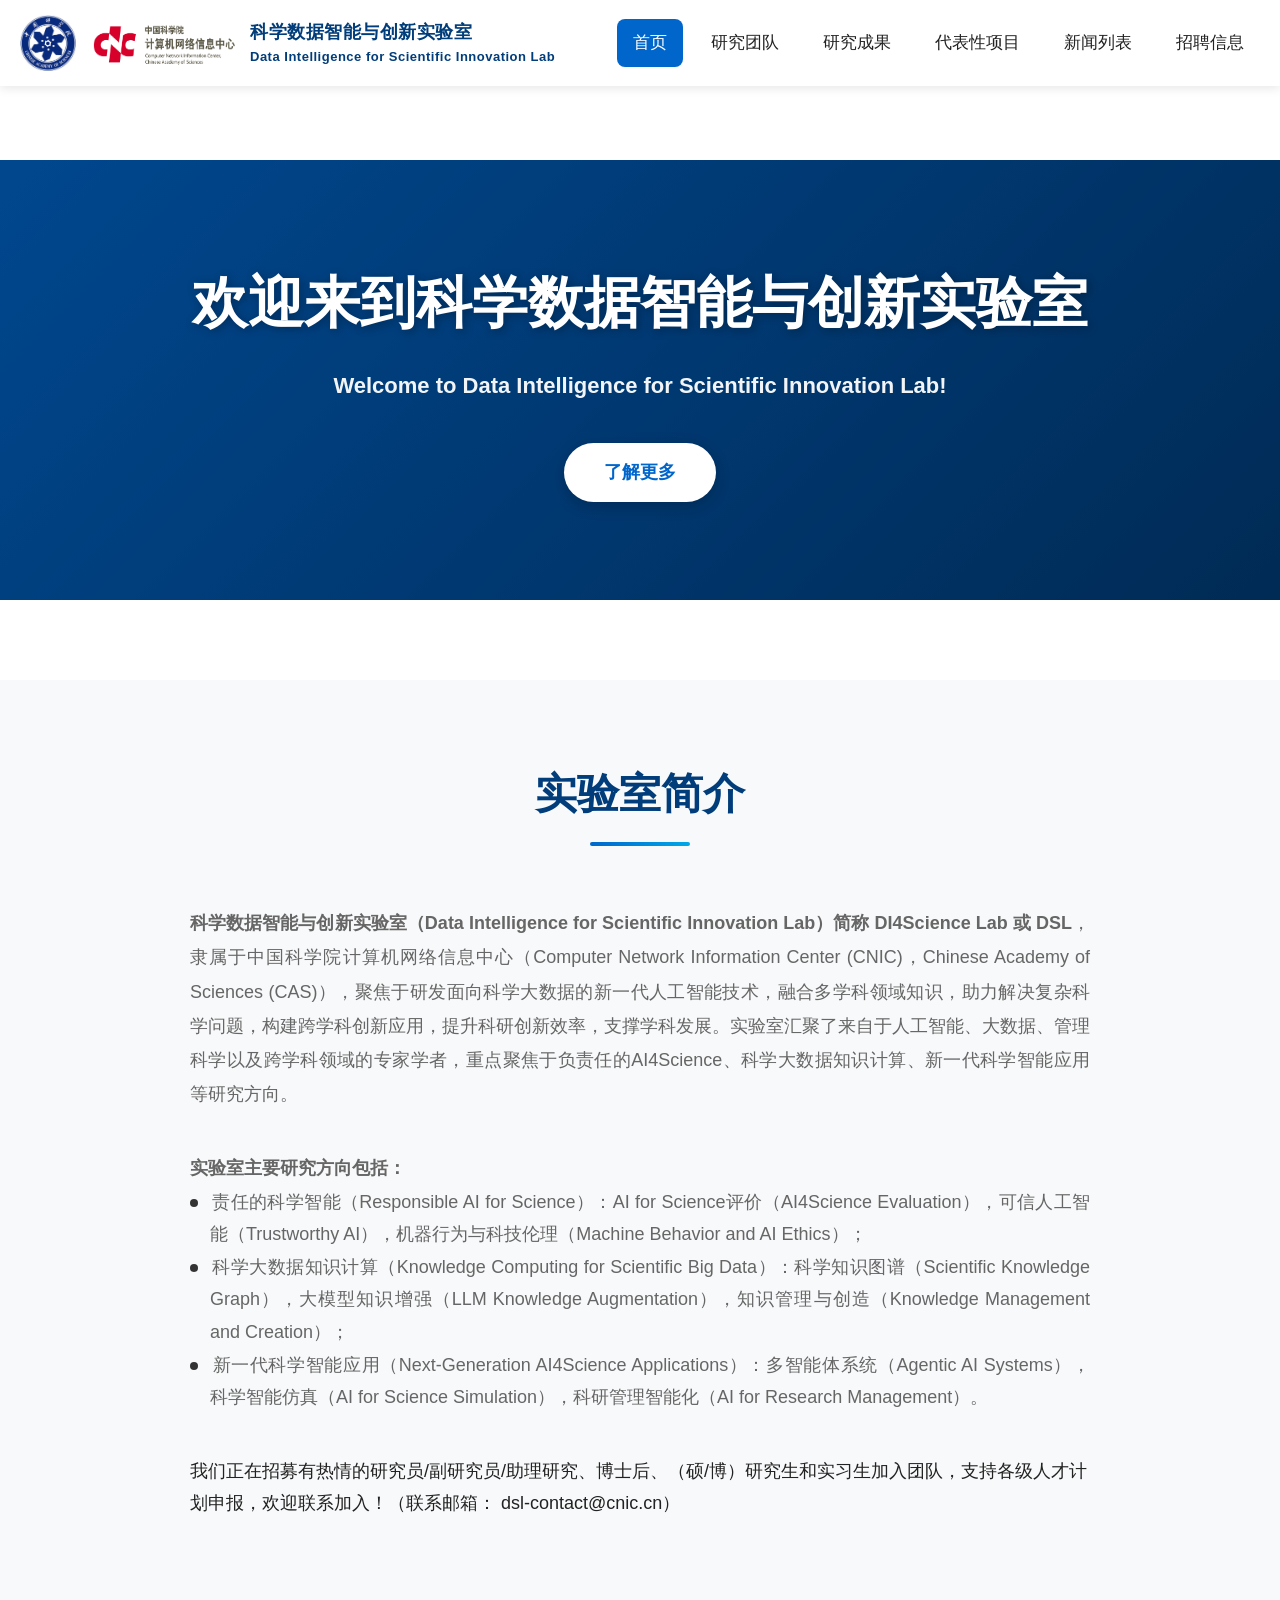
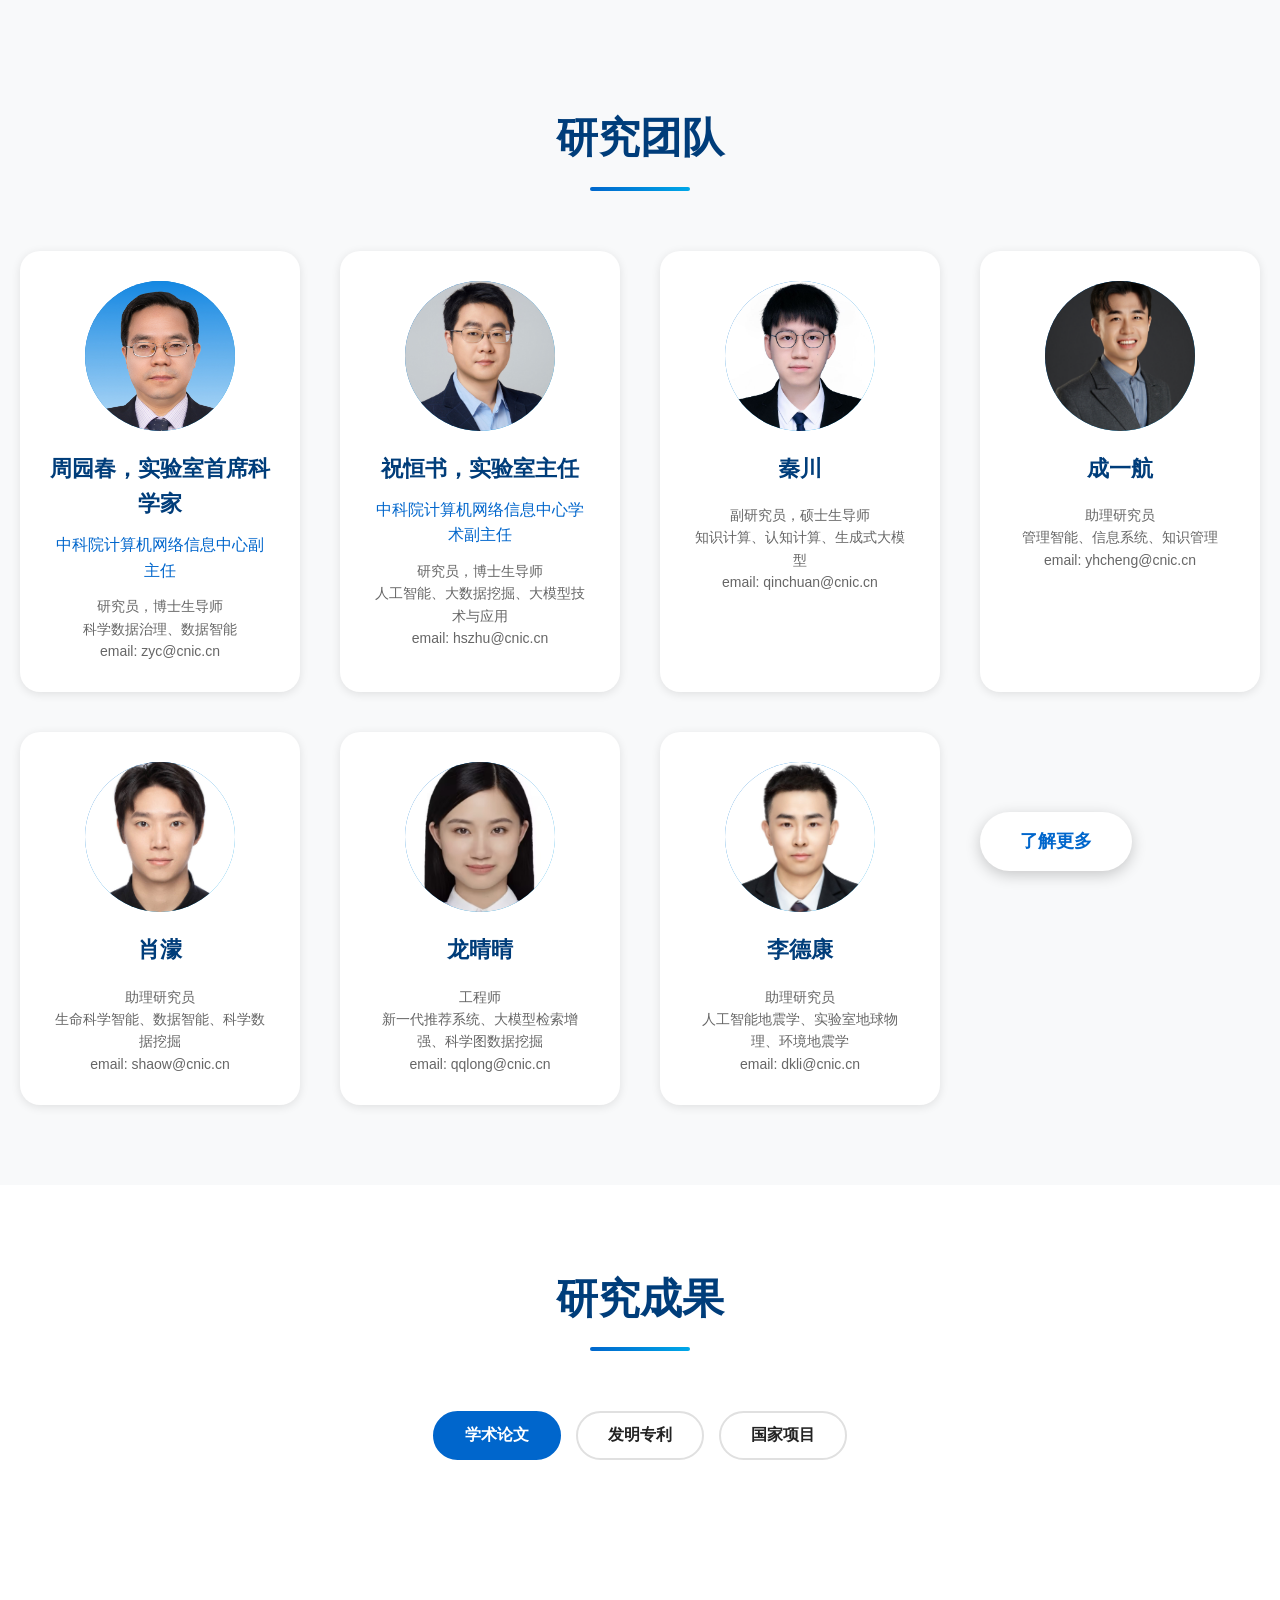
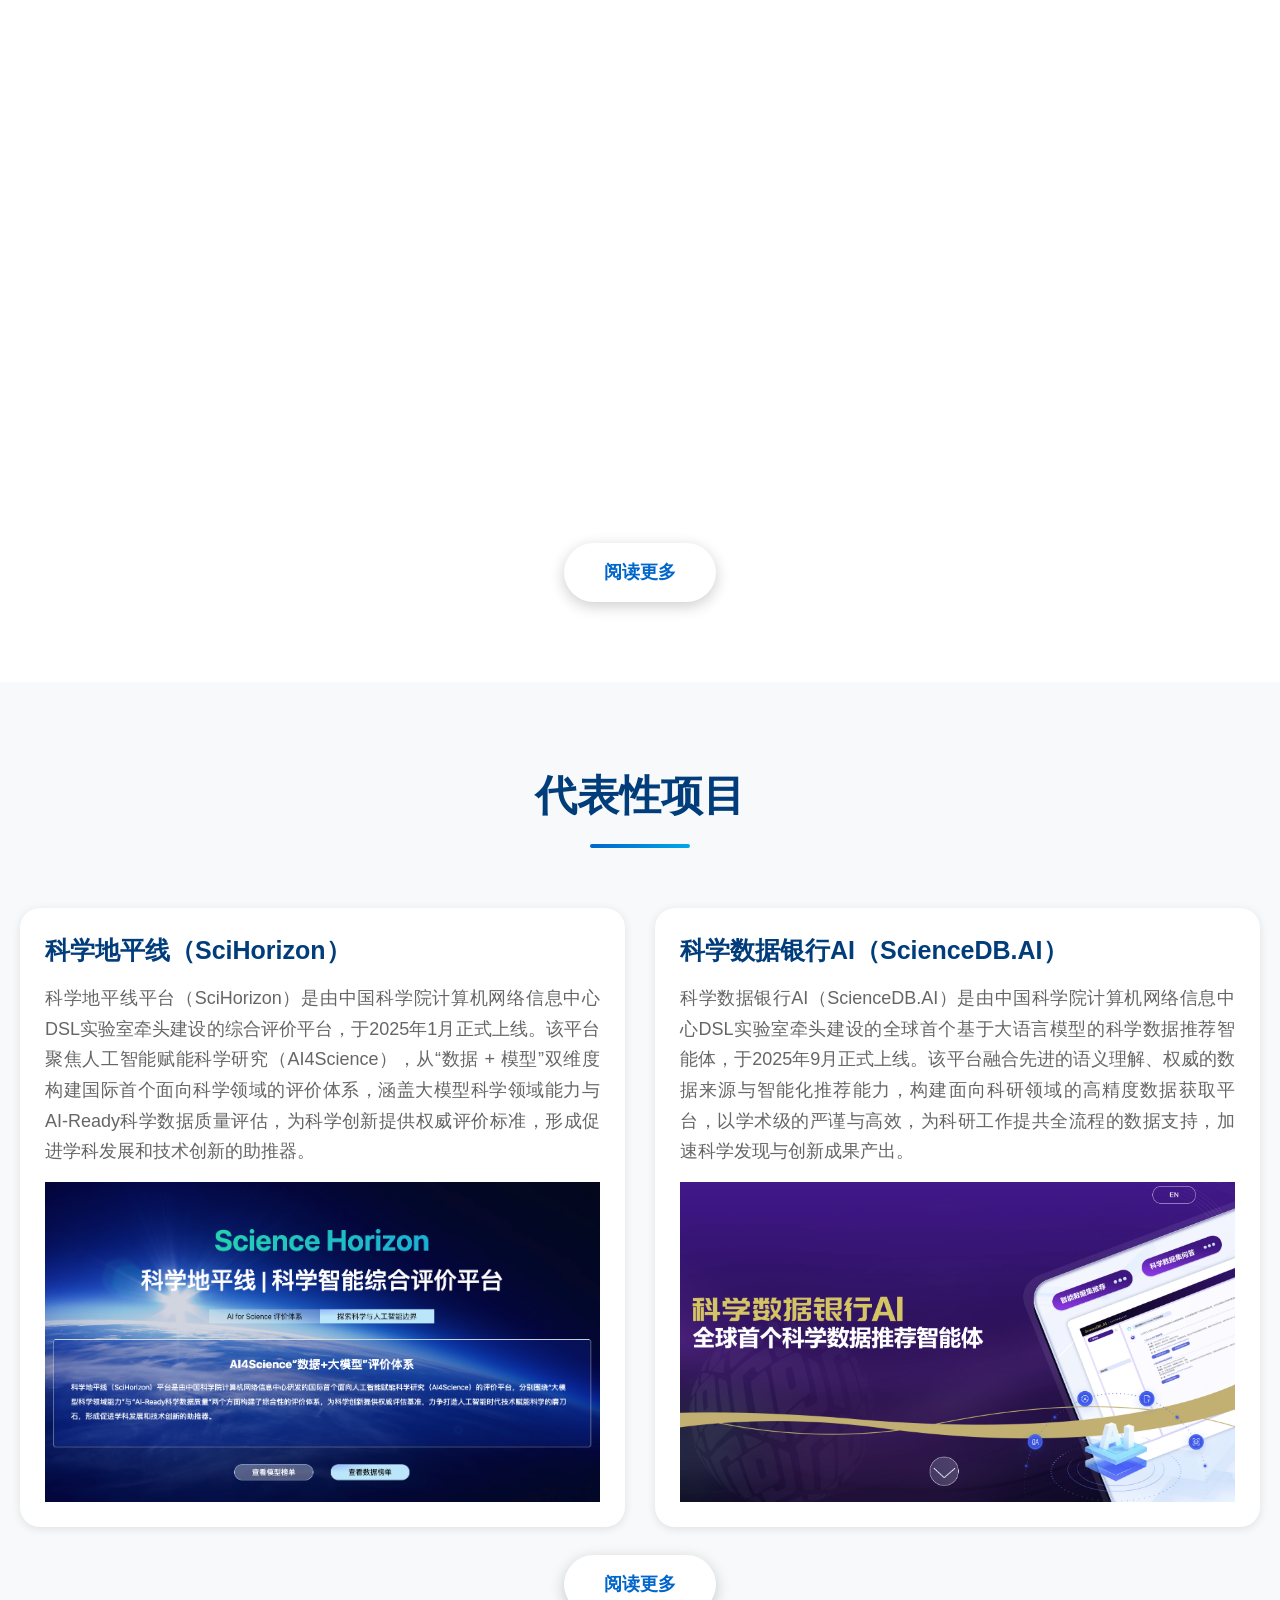
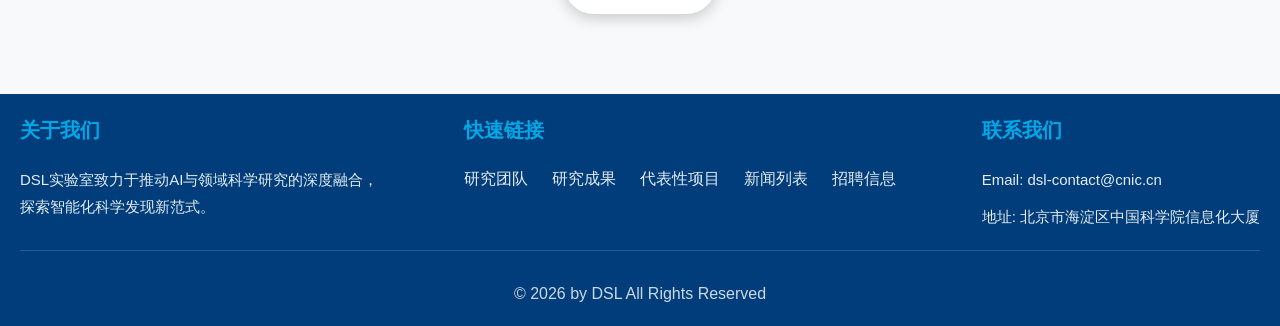
==== commit 478fc5a6: "Update index.html" ====
--- a/index.html
+++ b/index.html
@@ -482,7 +482,7 @@
                         <p class="news-excerpt">
                             科学数据银行AI（ScienceDB.AI）是由中国科学院计算机网络信息中心DSL实验室牵头建设的全球首个基于大语言模型的科学数据推荐智能体，于2025年9月正式上线。该平台融合先进的语义理解、权威的数据来源与智能化推荐能力，构建面向科研领域的高精度数据获取平台，以学术级的严谨与高效，为科研工作提共全流程的数据支持，加速科学发现与创新成果产出。
                         </p>
-                        <img src="project_picture/ScienceDBAI1.png" alt="新闻图片" class="news-img2">
+                        <img src="project_picture/ScienceDBAI.png" alt="新闻图片" class="news-img2">
                         <!-- <a href="#" class="news-link">阅读更多 →</a> -->
                     </div>
                 </div>
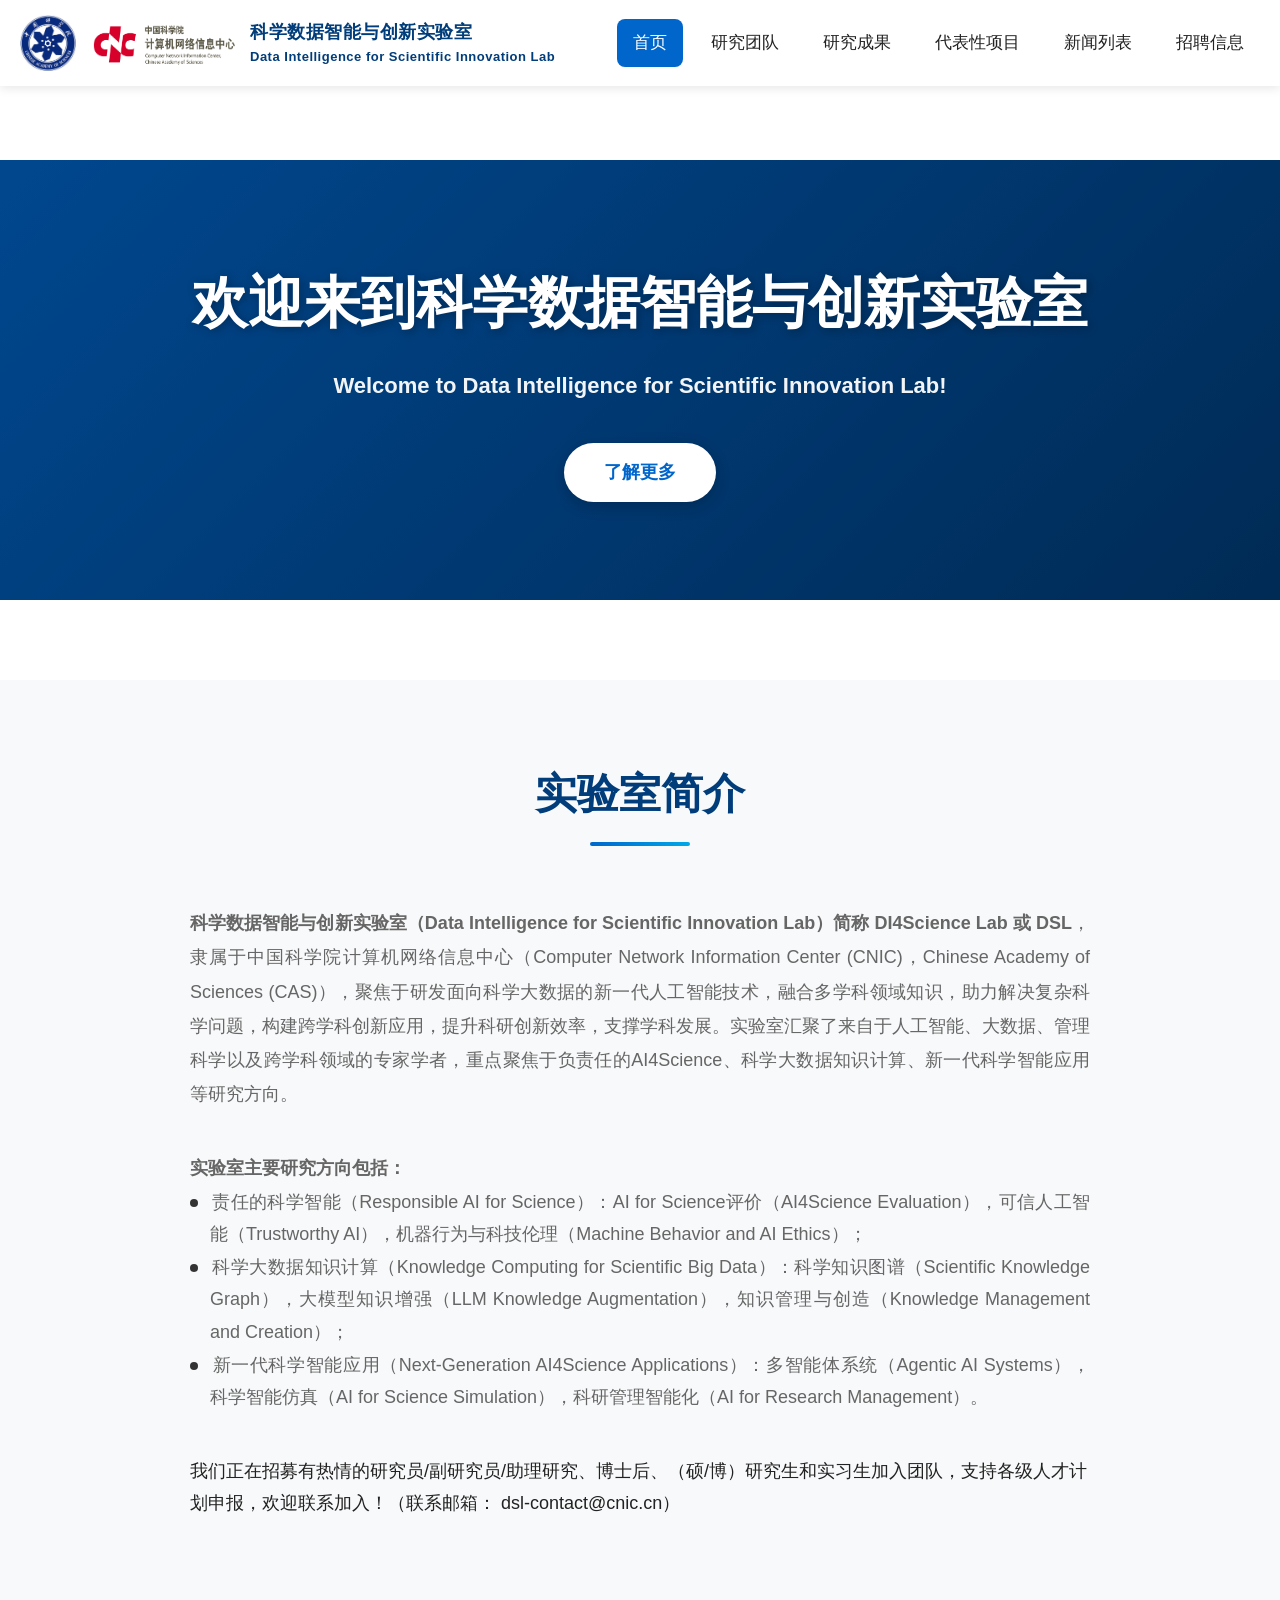
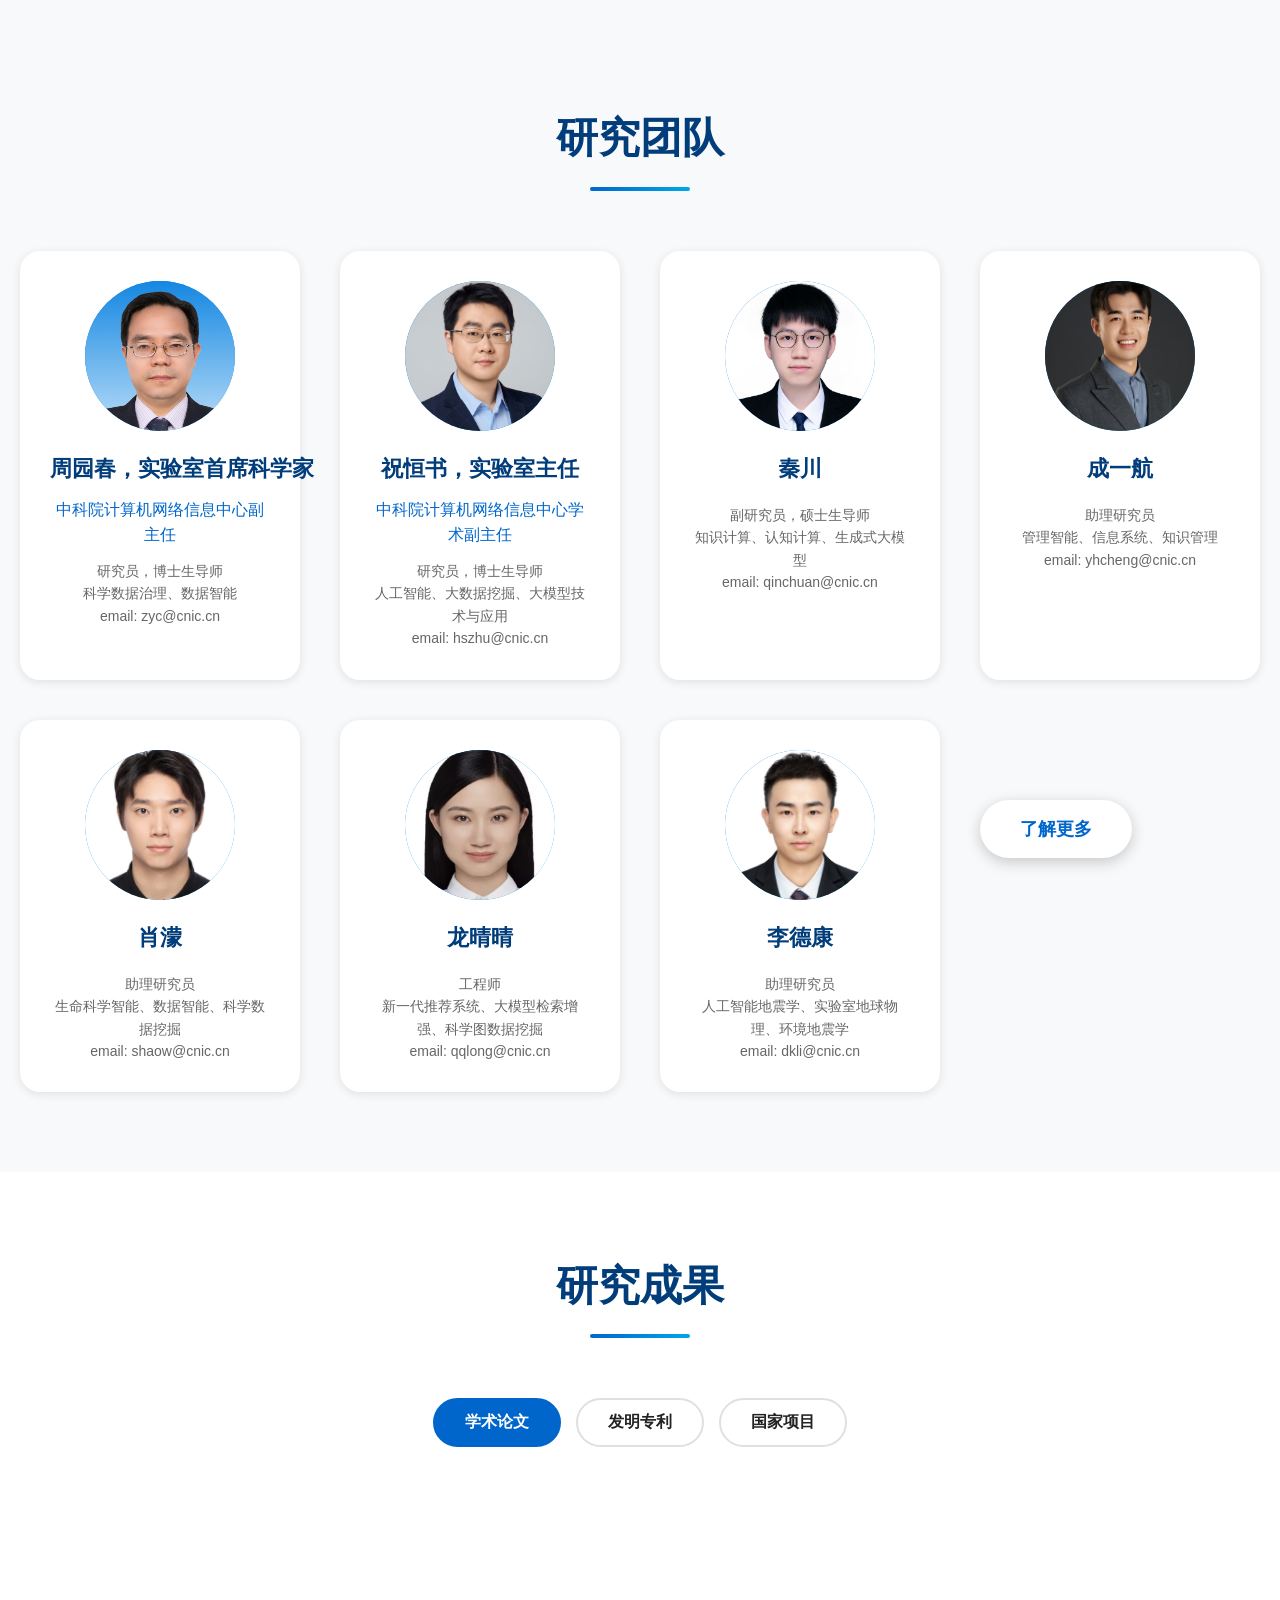
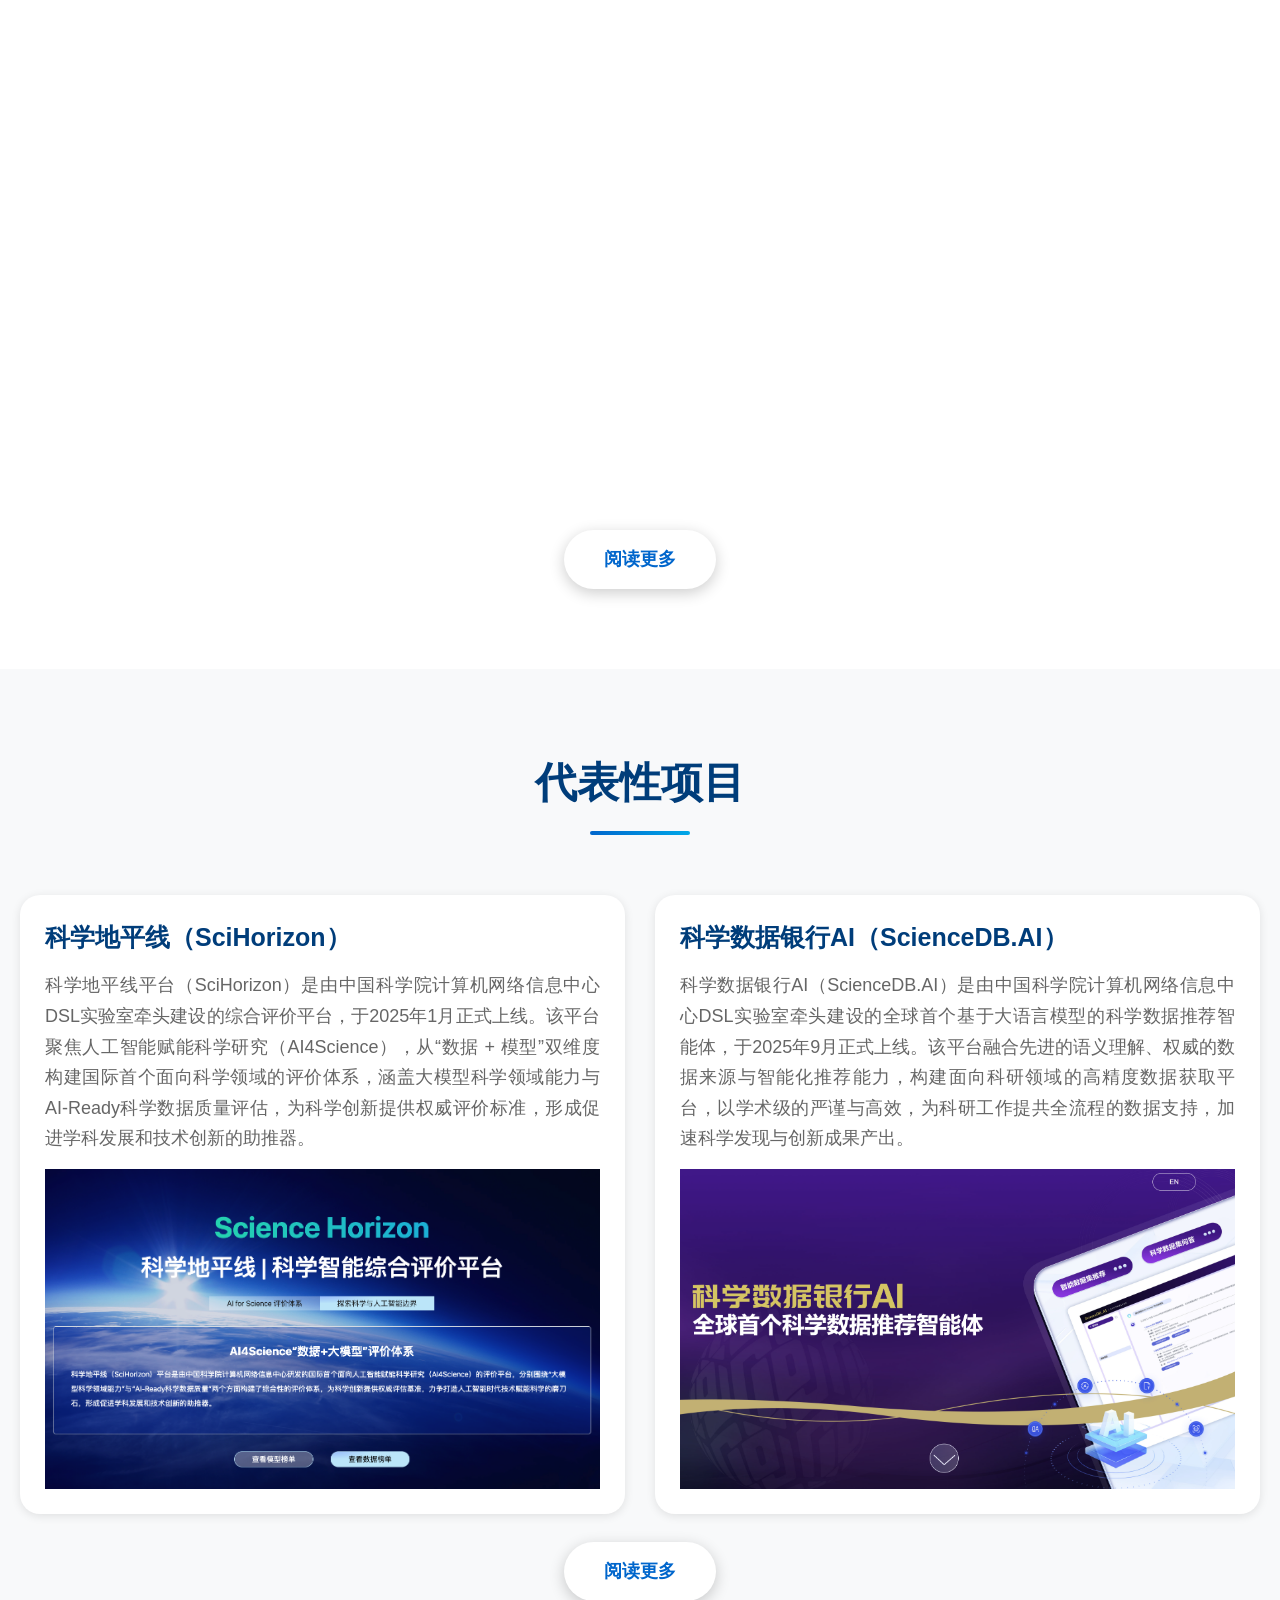
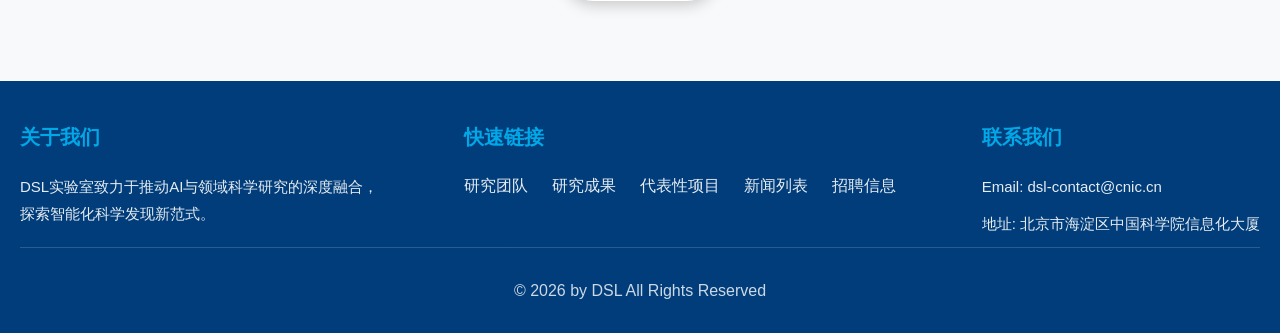
==== commit c076e1c7: "Add files via upload" ====
--- a/index.html
+++ b/index.html
@@ -4,7 +4,7 @@
     <meta charset="UTF-8">
     <meta name="viewport" content="width=device-width, initial-scale=1.0">
     <title>科学数据智能与创新实验室 - 首页</title>
-    <link rel="stylesheet" href="styles.css">
+    <link rel="stylesheet" href="styles.css?v=20260322">
 </head>
 <body>
     <!-- 导航栏 -->
--- a/styles.css
+++ b/styles.css
@@ -187,6 +187,42 @@
     .nav-toggle {
         display: flex;
     }
+
+    .news-page-item {
+        grid-template-columns: 22px 1fr;
+        gap: 14px;
+    }
+
+    .news-page-list {
+        padding-left: 22px;
+    }
+
+    .news-page-list::before {
+        left: 8px;
+    }
+
+    .news-page-dot {
+        width: 16px;
+        height: 16px;
+        border-width: 3px;
+    }
+
+    .news-page-date-text {
+        font-size: 18px;
+    }
+
+    .news-page-title {
+        font-size: 22px;
+    }
+
+    .news-page-excerpt {
+        font-size: 16px;
+    }
+
+    .projects-page-section .project-image-pair {
+        grid-template-columns: 1fr;
+        gap: 14px;
+    }
 }
 
 /* 横幅轮播 */
@@ -591,6 +627,24 @@
     padding-top: 80px;
 }
 
+.cooperation-page-section .cooperation-text h3 {
+    font-size: 27px;
+}
+
+.cooperation-page-section .cooperation-text > p {
+    font-size: 19px;
+    line-height: 1.9;
+}
+
+.cooperation-page-section .section-header {
+    margin-bottom: 48px;
+}
+
+.news-page-section {
+    margin-top: 80px;
+    padding-top: 80px;
+}
+
 .team-subsection-header {
     margin-top: 80px;
 }
@@ -641,6 +695,7 @@
     font-weight: 700;
     color: var(--secondary-color);
     margin-bottom: 11px;
+    white-space: nowrap;
 }
 
 .member-one {
@@ -770,6 +825,97 @@
     padding-top: 80px;
 }
 
+.news-page-list {
+    display: flex;
+    flex-direction: column;
+    gap: 14px;
+    max-width: 1280px;
+    margin: 0 auto;
+    position: relative;
+    padding-left: 56px;
+}
+
+.news-page-list::before {
+    content: "";
+    position: absolute;
+    top: 8px;
+    bottom: 26px;
+    left: 15px;
+    width: 2px;
+    background: #cfd6df;
+}
+
+.news-page-item {
+    display: grid;
+    grid-template-columns: 28px 1fr;
+    gap: 18px;
+    align-items: start;
+    position: relative;
+}
+
+.news-page-marker {
+    display: flex;
+    align-items: center;
+    justify-content: flex-start;
+    padding-top: 8px;
+    position: relative;
+    z-index: 2;
+}
+
+.news-page-dot {
+    width: 16px;
+    height: 16px;
+    border-radius: 50%;
+    border: 3px solid #2f80ed;
+    background: white;
+    display: block;
+}
+
+.news-page-body {
+    padding-bottom: 16px;
+}
+
+.news-page-date-text {
+    margin-bottom: 8px;
+    color: #2f80ed;
+    font-size: 18px;
+    font-weight: 500;
+    line-height: 1.2;
+}
+
+.news-page-title {
+    margin-bottom: 10px;
+    font-size: 24px;
+    line-height: 1.32;
+}
+
+.news-page-title a {
+    color: #1f1f1f;
+    text-decoration: none;
+}
+
+.news-page-title a:hover {
+    color: #2f80ed;
+}
+
+.news-page-excerpt {
+    font-size: 18px;
+    line-height: 1.75;
+    color: #333;
+    margin-bottom: 12px;
+}
+
+.news-page-link {
+    color: #2f80ed;
+    font-size: 18px;
+    font-weight: 500;
+    text-decoration: none;
+}
+
+.news-page-link:hover {
+    text-decoration: underline;
+}
+
 .news-grid {
     display: grid;
     grid-template-columns: repeat(auto-fit, minmax(600px, 2fr));
@@ -783,16 +929,29 @@
 .projects-page-section .news-img1,
 .projects-page-section .news-img2 {
     max-width: 560px;
-    height: 240px;
+    height: 350px;
     margin-left: auto;
     margin-right: auto;
 }
 
 .projects-page-section .news-img3 {
     max-width: 560px;
-    height: 220px;
+    height: 330px;
     margin-left: auto;
     margin-right: auto;
+}
+
+.projects-page-section .project-image-pair {
+    display: grid;
+    grid-template-columns: repeat(2, minmax(0, 1fr));
+    gap: 40px;
+    align-items: start;
+}
+
+.projects-page-section .project-image-pair img {
+    width: 100%;
+    max-width: none;
+    margin: 0;
 }
 
 .news-card {
@@ -982,7 +1141,7 @@
 .footer {
     background: var(--secondary-color);
     color: white;
-    padding: 20px 0px 20px;
+    padding: 40px 0 30px;
 }
 
 .footer-content {
@@ -990,7 +1149,7 @@
     justify-content: space-between;
     align-items: flex-start;
     gap: 60px;
-    margin-bottom: 10px;
+    margin-bottom: 0;
 }
 
 .footer-section:first-child {
